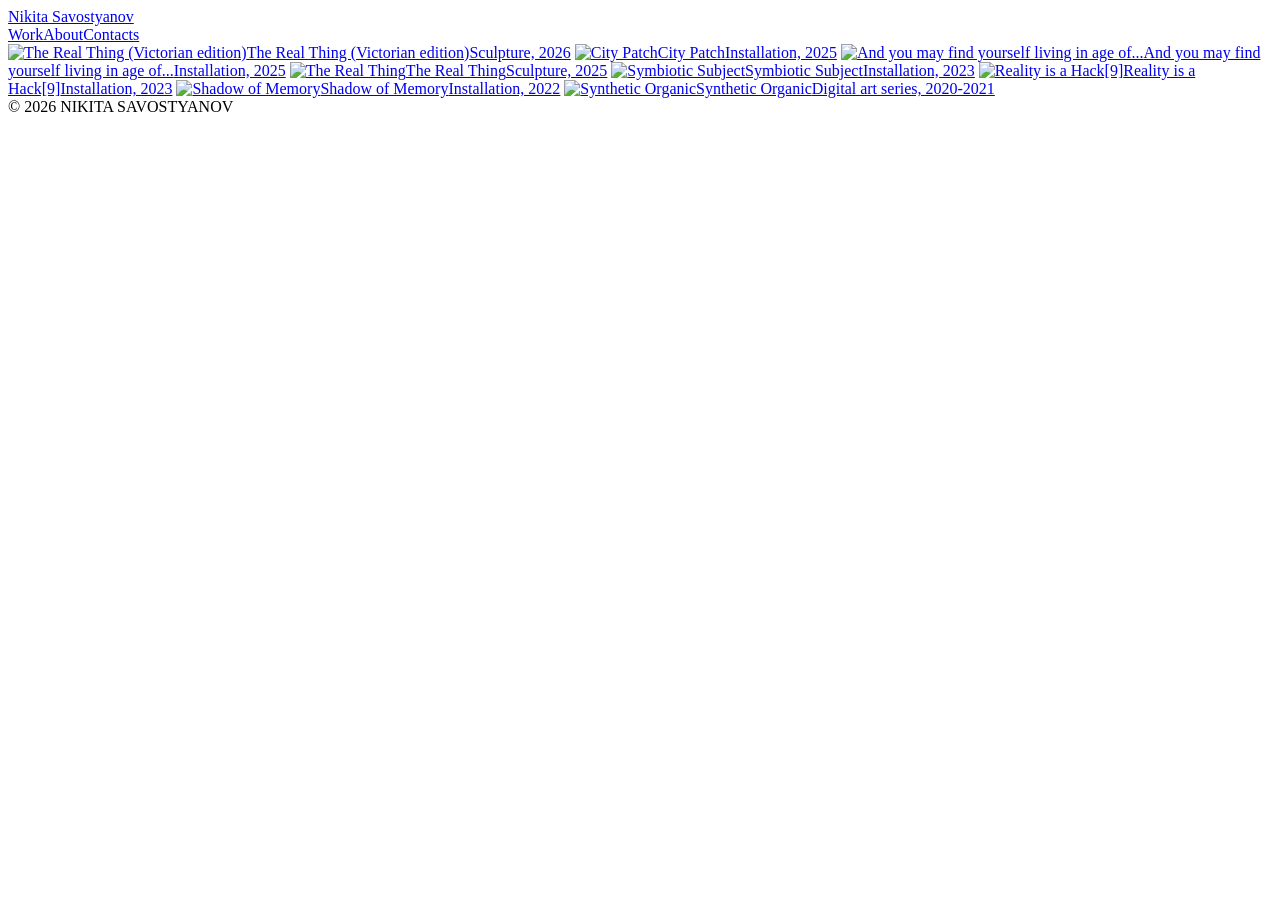
==== index.html @ 4144591d "Publish 2026-10-06 20:45" ====
<!doctype html>
<html lang="en">
<head>
<meta charset="utf-8"><meta name="robots" content="noindex">
<meta name="viewport" content="width=device-width, initial-scale=1">
<title>Nikita Savostyanov</title>
<meta name="description" content="Website of artist Nikita Savostyanov">
<meta property="og:title" content="Nikita Savostyanov">
<meta property="og:description" content="Website of artist Nikita Savostyanov">
<meta property="og:type" content="website">
<link rel="canonical" href="https://nikitasav.com/">
<meta property="og:url" content="https://nikitasav.com/">
<link rel="icon" href="/nikitasav_website/favicon.svg?v=7ddfe1d6">
<meta property="og:image" content="https://nikitasav.com/media/works/real-thing-real/epxanded-smaller-04-5-2160.jpg">
<meta name="twitter:card" content="summary_large_image">
<link rel="preconnect" href="https://fonts.googleapis.com">
<link rel="preconnect" href="https://fonts.gstatic.com" crossorigin>
<link rel="stylesheet" href="https://fonts.googleapis.com/css2?family=Inter:ital,wght@0,400;0,700;1,400;1,700&display=swap">
<link rel="stylesheet" href="/nikitasav_website/theme/site.css?v=aeaf76d1">
<style>@font-face{font-family:"NS Meta";font-weight:400;font-style:normal;font-display:swap;src:url("/nikitasav_website/fonts/ns-meta-400.ttf") format("truetype")}@font-face{font-family:"NS Meta";font-weight:300;font-style:normal;font-display:swap;src:url("/nikitasav_website/fonts/ns-meta-300.ttf") format("truetype")}@font-face{font-family:"NS Meta";font-weight:700;font-style:normal;font-display:swap;src:url("/nikitasav_website/fonts/ns-meta-700.ttf") format("truetype")}</style>

</head>
<body>
<header class="hdr"><div class="hdr-in"><a class="hdr-name" href="/nikitasav_website/">Nikita Savostyanov</a><nav><a href="/nikitasav_website/" class="on">Work</a><a href="/nikitasav_website/about/">About</a><a href="/nikitasav_website/contacts/">Contacts</a></nav></div></header>
<main class="home"><a class="card" href="/nikitasav_website/real-thing-real/"><span class="card-img" style="aspect-ratio:1.4366"><img src="/nikitasav_website/media/works/real-thing-real/epxanded-smaller-04-5-960.jpg" srcset="/nikitasav_website/media/works/real-thing-real/epxanded-smaller-04-5-480.jpg 480w, /nikitasav_website/media/works/real-thing-real/epxanded-smaller-04-5-960.jpg 960w, /nikitasav_website/media/works/real-thing-real/epxanded-smaller-04-5-1440.jpg 1440w, /nikitasav_website/media/works/real-thing-real/epxanded-smaller-04-5-2160.jpg 2160w" sizes="(max-width:800px) 100vw, 69vw" width="3465" height="2412" alt="The Real Thing (Victorian edition)" loading="eager" decoding="async" data-view="0,0,1,1" style="left:0%;top:0%;width:100%;height:100%"></span><span class="card-t">The Real Thing (Victorian edition)</span><span class="card-m">Sculpture, 2026</span></a>
<a class="card" href="/nikitasav_website/city-patch/"><span class="card-img" style="aspect-ratio:1.3468"><img src="/nikitasav_website/media/works/city-patch/cover-960.jpg" srcset="/nikitasav_website/media/works/city-patch/cover-480.jpg 480w, /nikitasav_website/media/works/city-patch/cover-960.jpg 960w, /nikitasav_website/media/works/city-patch/cover-1440.jpg 1440w, /nikitasav_website/media/works/city-patch/cover-2160.jpg 2160w" sizes="(max-width:800px) 100vw, 69vw" width="2400" height="1782" alt="City Patch" loading="lazy" decoding="async" data-view="0,0,1,1" style="left:0%;top:0%;width:100%;height:100%"></span><span class="card-t">City Patch</span><span class="card-m">Installation, 2025</span></a>
<a class="card" href="/nikitasav_website/mayfindurself/"><span class="card-img" style="aspect-ratio:1.5155"><img src="/nikitasav_website/media/works/mayfindurself/cover-960.jpg" srcset="/nikitasav_website/media/works/mayfindurself/cover-480.jpg 480w, /nikitasav_website/media/works/mayfindurself/cover-960.jpg 960w, /nikitasav_website/media/works/mayfindurself/cover-1440.jpg 1440w, /nikitasav_website/media/works/mayfindurself/cover-1961.jpg 1961w" sizes="(max-width:800px) 100vw, 69vw" width="1961" height="1294" alt="And you may find yourself living in age of..." loading="lazy" decoding="async" data-view="0,0,1,1" style="left:0%;top:0%;width:100%;height:100%"></span><span class="card-t">And you may find yourself living in age of...</span><span class="card-m">Installation, 2025</span></a>
<a class="card" href="/nikitasav_website/real-ting/"><span class="card-img" style="aspect-ratio:1.5316"><img src="/nikitasav_website/media/works/real-ting/cover-960.jpg" srcset="/nikitasav_website/media/works/real-ting/cover-480.jpg 480w, /nikitasav_website/media/works/real-ting/cover-960.jpg 960w, /nikitasav_website/media/works/real-ting/cover-1440.jpg 1440w, /nikitasav_website/media/works/real-ting/cover-2160.jpg 2160w" sizes="(max-width:800px) 100vw, 69vw" width="2400" height="1567" alt="The Real Thing" loading="lazy" decoding="async" data-view="0,0,1,1" style="left:0%;top:0%;width:100%;height:100%"></span><span class="card-t">The Real Thing</span><span class="card-m">Sculpture, 2025</span></a>
<a class="card" href="/nikitasav_website/symbioticsubject/"><span class="card-img" style="aspect-ratio:1.7778"><img src="/nikitasav_website/media/works/symbioticsubject/01-960.jpg" srcset="/nikitasav_website/media/works/symbioticsubject/01-480.jpg 480w, /nikitasav_website/media/works/symbioticsubject/01-960.jpg 960w, /nikitasav_website/media/works/symbioticsubject/01-1440.jpg 1440w, /nikitasav_website/media/works/symbioticsubject/01-2160.jpg 2160w" sizes="(max-width:800px) 100vw, 69vw" width="2400" height="1350" alt="Symbiotic Subject" loading="lazy" decoding="async" data-view="0,0,1,1" style="left:0%;top:0%;width:100%;height:100%"></span><span class="card-t">Symbiotic Subject</span><span class="card-m">Installation, 2023</span></a>
<a class="card" href="/nikitasav_website/realityisahack/"><span class="card-img" style="aspect-ratio:1.7781"><img src="/nikitasav_website/media/works/realityisahack/cover-960.jpg" srcset="/nikitasav_website/media/works/realityisahack/cover-480.jpg 480w, /nikitasav_website/media/works/realityisahack/cover-960.jpg 960w, /nikitasav_website/media/works/realityisahack/cover-1440.jpg 1440w, /nikitasav_website/media/works/realityisahack/cover-2059.jpg 2059w" sizes="(max-width:800px) 100vw, 69vw" width="2059" height="1158" alt="Reality is a Hack[9]" loading="lazy" decoding="async" data-view="0,0,1,1" style="left:0%;top:0%;width:100%;height:100%"></span><span class="card-t">Reality is a Hack[9]</span><span class="card-m">Installation, 2023</span></a>
<a class="card" href="/nikitasav_website/shadowofmemory/"><span class="card-img" style="aspect-ratio:1.777"><img src="/nikitasav_website/media/works/shadowofmemory/cover-960.jpg" srcset="/nikitasav_website/media/works/shadowofmemory/cover-480.jpg 480w, /nikitasav_website/media/works/shadowofmemory/cover-960.jpg 960w, /nikitasav_website/media/works/shadowofmemory/cover-1440.jpg 1440w, /nikitasav_website/media/works/shadowofmemory/cover-1841.jpg 1841w" sizes="(max-width:800px) 100vw, 69vw" width="1841" height="1036" alt="Shadow of Memory" loading="lazy" decoding="async" data-view="0,0,1,1" style="left:0%;top:0%;width:100%;height:100%"></span><span class="card-t">Shadow of Memory</span><span class="card-m">Installation, 2022</span></a>
<a class="card" href="/nikitasav_website/synthethicorganic/"><span class="card-img" style="aspect-ratio:1.7778"><img src="/nikitasav_website/media/works/synthethicorganic/cover-960.jpg" srcset="/nikitasav_website/media/works/synthethicorganic/cover-480.jpg 480w, /nikitasav_website/media/works/synthethicorganic/cover-960.jpg 960w, /nikitasav_website/media/works/synthethicorganic/cover-1440.jpg 1440w" sizes="(max-width:800px) 100vw, 69vw" width="1440" height="2544" alt="Synthetic Organic" loading="lazy" decoding="async" data-view="0,0.3408,1,0.31839" style="left:0%;top:-107.039%;width:100%;height:314.078%"></span><span class="card-t">Synthetic Organic</span><span class="card-m">Digital art series, 2020-2021</span></a></main>
<footer class="ftr">© 2026 NIKITA SAVOSTYANOV</footer>
<script src="/nikitasav_website/theme/site.js?v=927d8d87" defer></script>

</body>
</html>
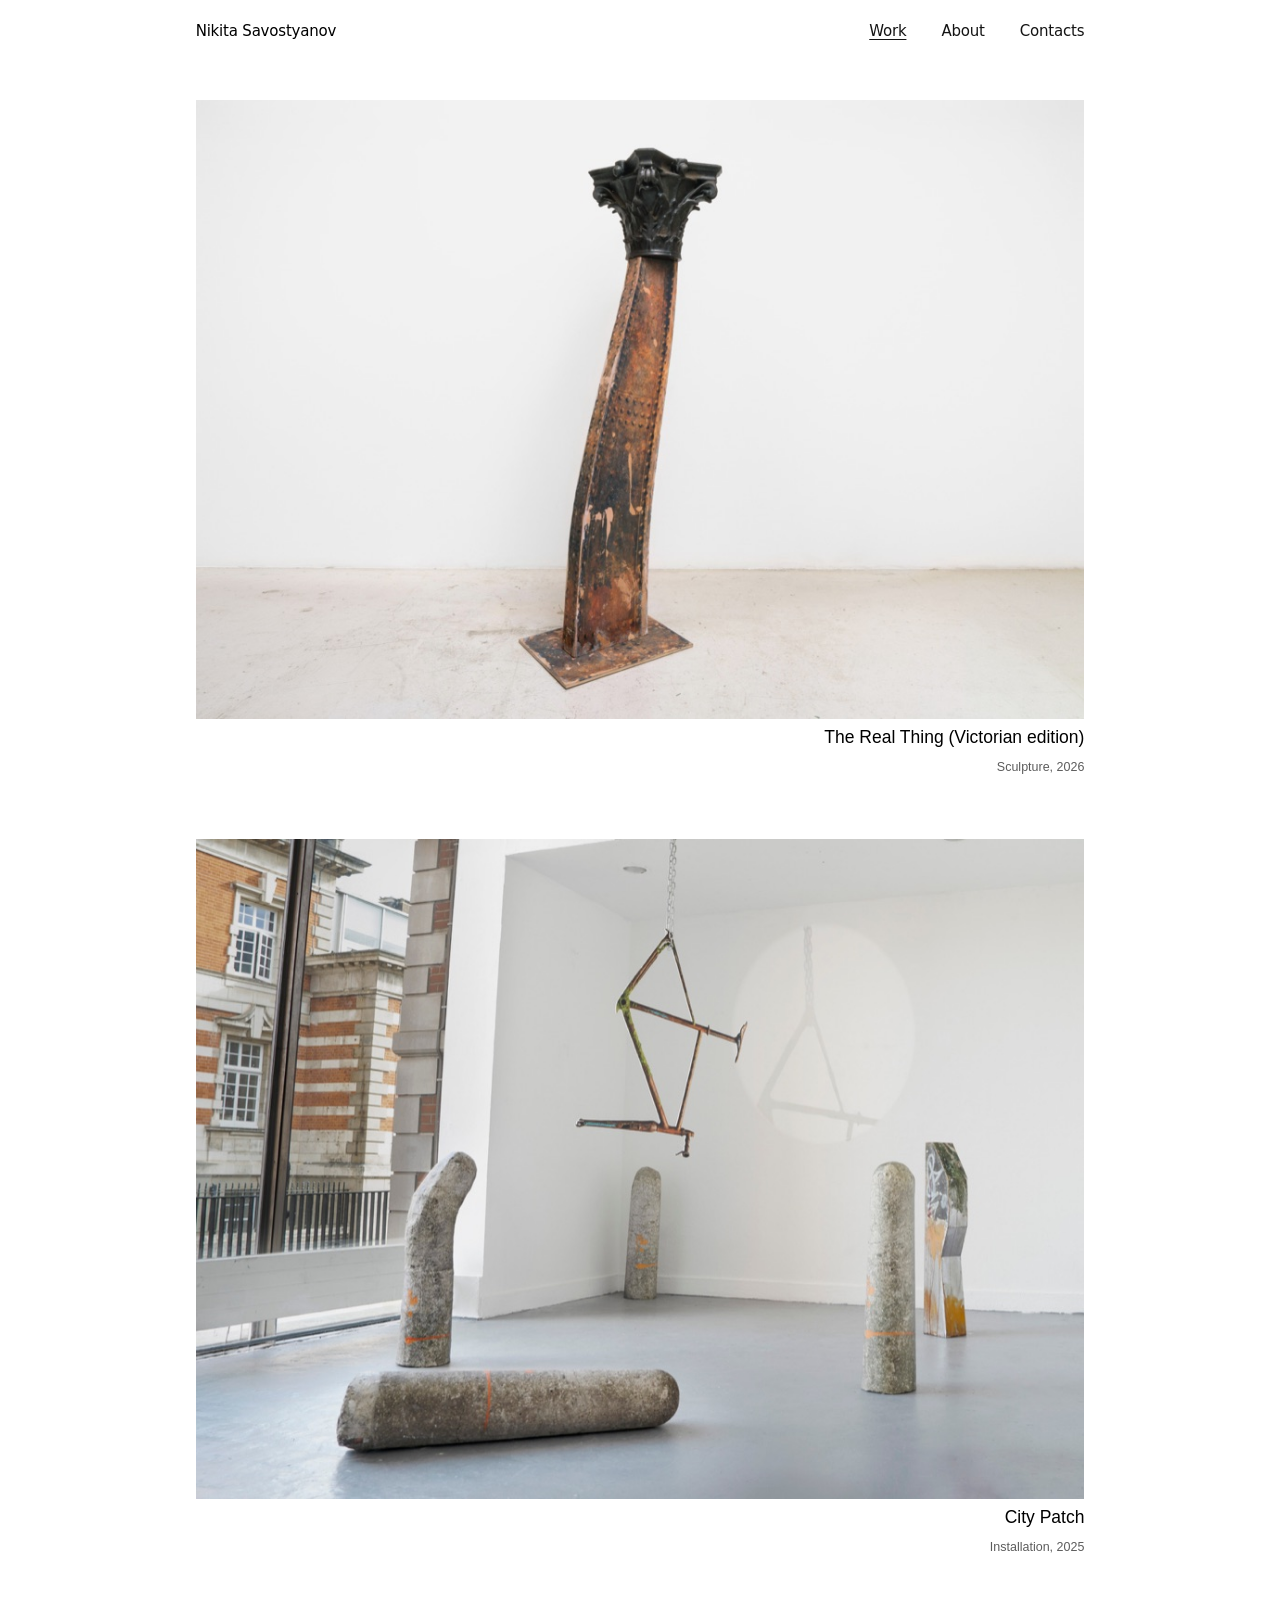
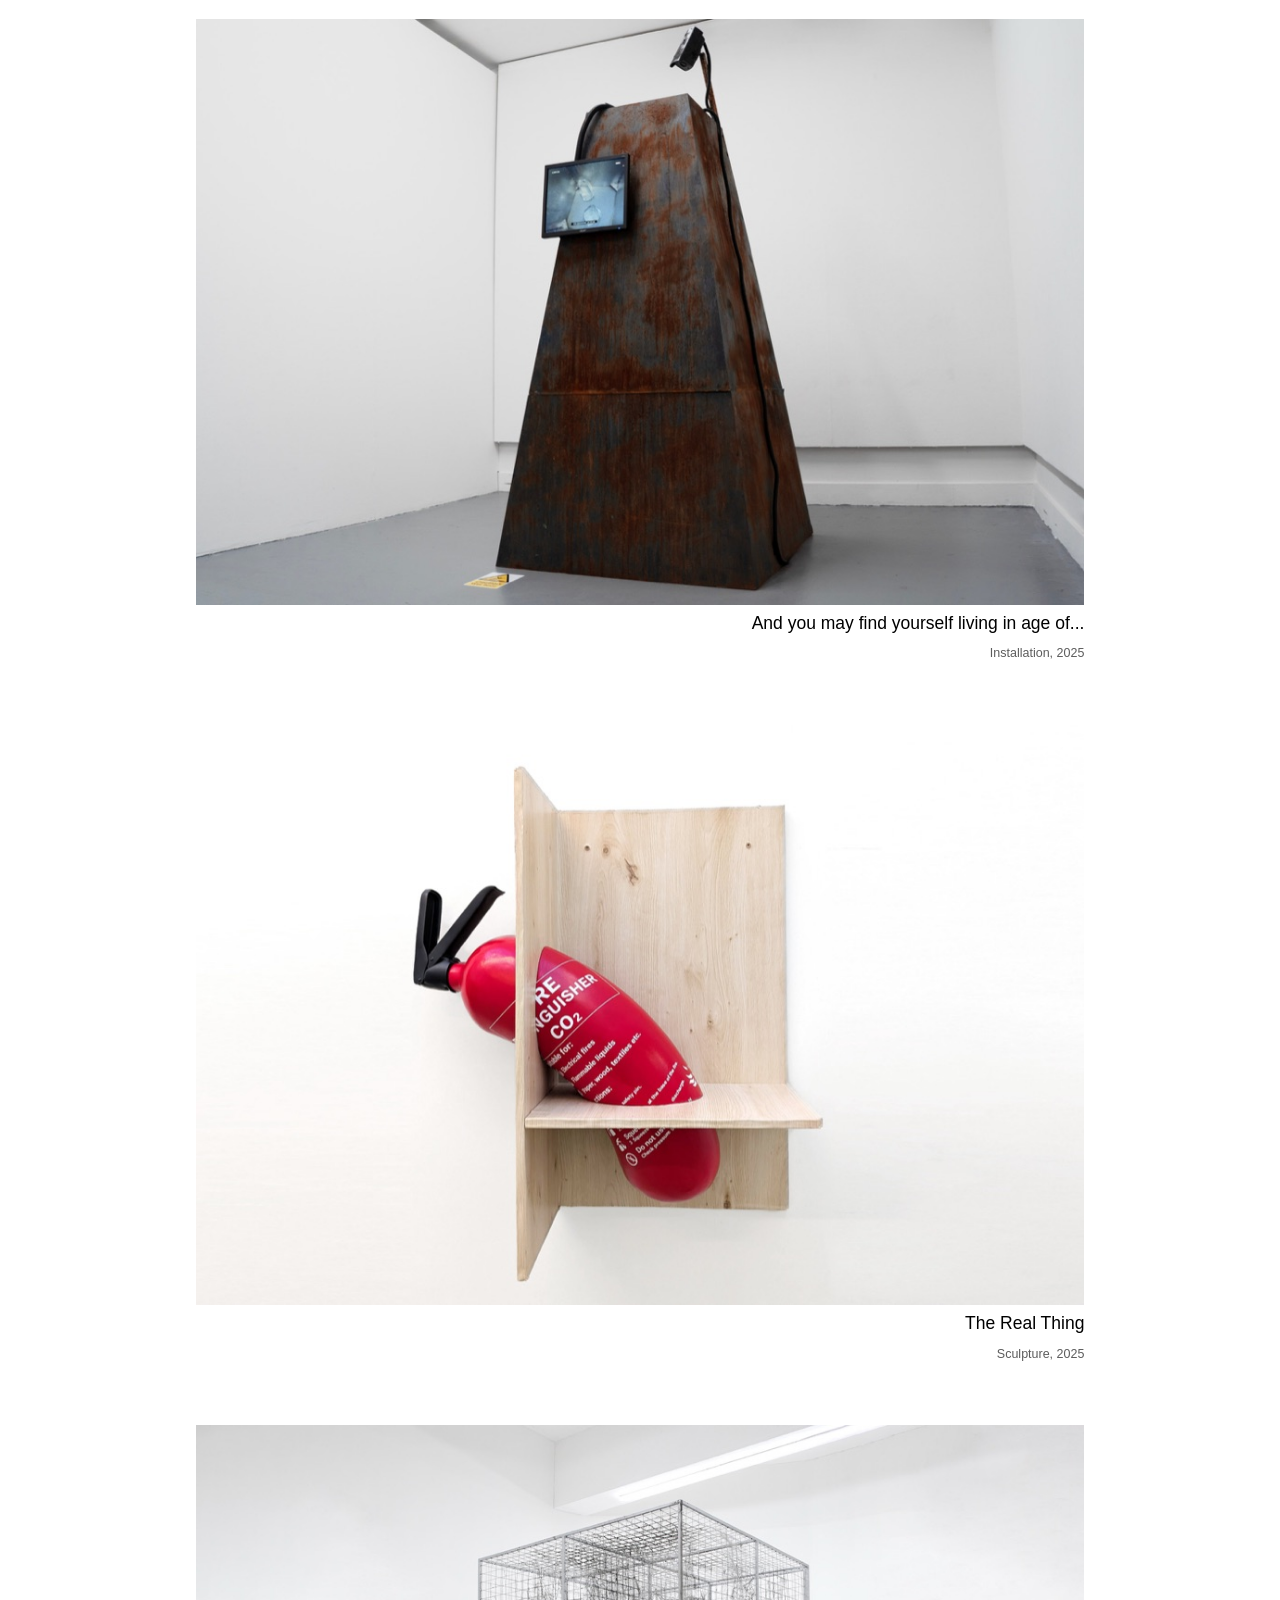
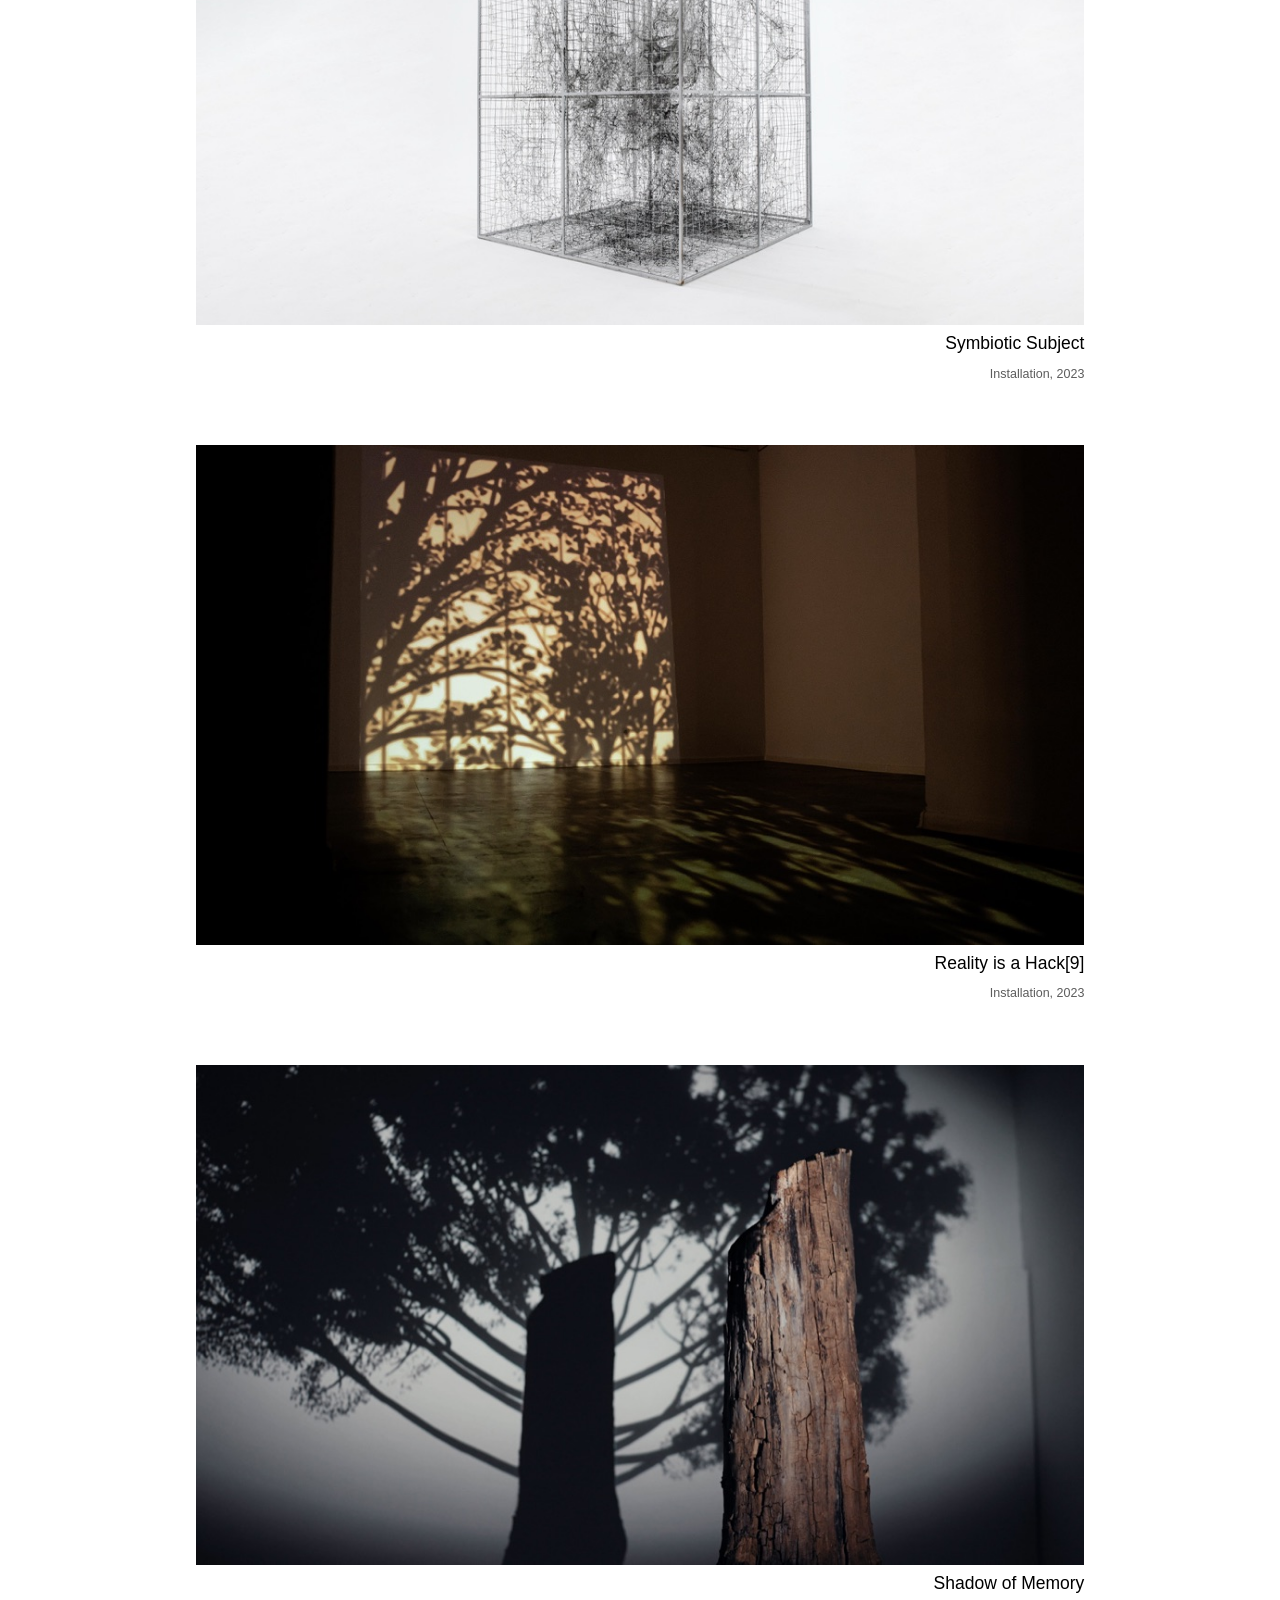
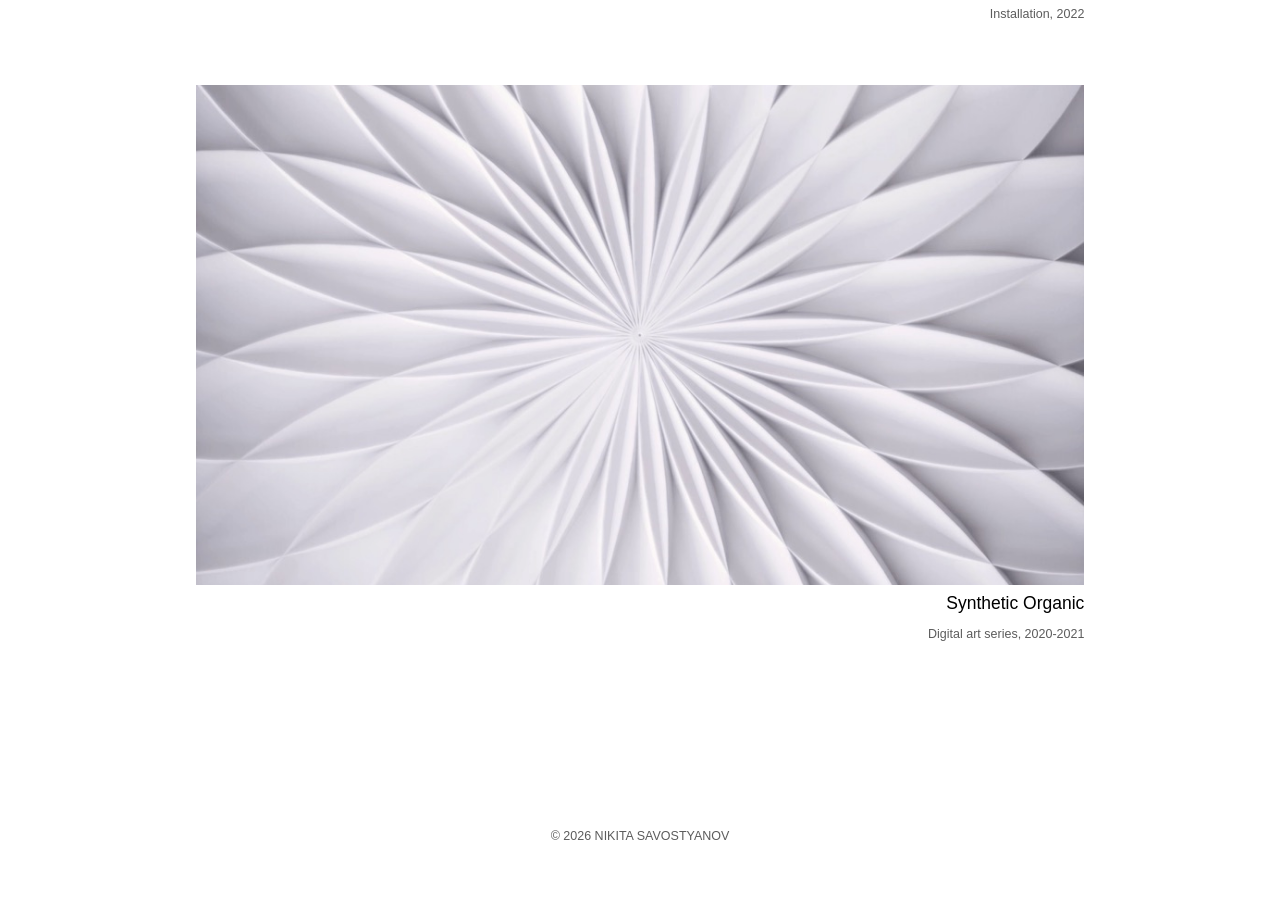
==== commit 1a9fb2b8: "Publish 2026-10-06 22:16" ====
--- a/index.html
+++ b/index.html
@@ -1,7 +1,7 @@
 <!doctype html>
 <html lang="en">
 <head>
-<meta charset="utf-8"><meta name="robots" content="noindex">
+<meta charset="utf-8">
 <meta name="viewport" content="width=device-width, initial-scale=1">
 <title>Nikita Savostyanov</title>
 <meta name="description" content="Website of artist Nikita Savostyanov">
@@ -10,28 +10,29 @@
 <meta property="og:type" content="website">
 <link rel="canonical" href="https://nikitasav.com/">
 <meta property="og:url" content="https://nikitasav.com/">
-<link rel="icon" href="/nikitasav_website/favicon.svg?v=7ddfe1d6">
+<link rel="icon" href="/favicon.svg?v=7ddfe1d6">
 <meta property="og:image" content="https://nikitasav.com/media/works/real-thing-real/epxanded-smaller-04-5-2160.jpg">
 <meta name="twitter:card" content="summary_large_image">
 <link rel="preconnect" href="https://fonts.googleapis.com">
 <link rel="preconnect" href="https://fonts.gstatic.com" crossorigin>
 <link rel="stylesheet" href="https://fonts.googleapis.com/css2?family=Inter:ital,wght@0,400;0,700;1,400;1,700&display=swap">
-<link rel="stylesheet" href="/nikitasav_website/theme/site.css?v=aeaf76d1">
-<style>@font-face{font-family:"NS Meta";font-weight:400;font-style:normal;font-display:swap;src:url("/nikitasav_website/fonts/ns-meta-400.ttf") format("truetype")}@font-face{font-family:"NS Meta";font-weight:300;font-style:normal;font-display:swap;src:url("/nikitasav_website/fonts/ns-meta-300.ttf") format("truetype")}@font-face{font-family:"NS Meta";font-weight:700;font-style:normal;font-display:swap;src:url("/nikitasav_website/fonts/ns-meta-700.ttf") format("truetype")}</style>
+<link rel="stylesheet" href="/theme/site.css?v=7dc61ccf">
+<style>@font-face{font-family:"NS Meta";font-weight:400;font-style:normal;font-display:swap;src:url("/fonts/ns-meta-400.ttf") format("truetype")}@font-face{font-family:"NS Meta";font-weight:300;font-style:normal;font-display:swap;src:url("/fonts/ns-meta-300.ttf") format("truetype")}@font-face{font-family:"NS Meta";font-weight:700;font-style:normal;font-display:swap;src:url("/fonts/ns-meta-700.ttf") format("truetype")}</style>
+<script>(function(){if(window.top!==window)return;function z(){var r=window.outerWidth/window.innerWidth,s=[.25,1/3,.5,2/3,.75,.8,.9,1,1.1,1.25,1.5,1.75,2,2.5,3,4,5],b=[1,1.25,1.5,1.75,2,2.25,2.5,3,3.5,4],k=1,i,j,d;for(i=0;i<s.length;i++)if(Math.abs(r/s[i]-1)<.035){d=window.devicePixelRatio/s[i];for(j=0;j<b.length;j++)if(Math.abs(d/b[j]-1)<.03)k=s[i]}document.documentElement.style.setProperty('--zoom',k)}z();addEventListener('resize',z)})()</script>
 
 </head>
 <body>
-<header class="hdr"><div class="hdr-in"><a class="hdr-name" href="/nikitasav_website/">Nikita Savostyanov</a><nav><a href="/nikitasav_website/" class="on">Work</a><a href="/nikitasav_website/about/">About</a><a href="/nikitasav_website/contacts/">Contacts</a></nav></div></header>
-<main class="home"><a class="card" href="/nikitasav_website/real-thing-real/"><span class="card-img" style="aspect-ratio:1.4366"><img src="/nikitasav_website/media/works/real-thing-real/epxanded-smaller-04-5-960.jpg" srcset="/nikitasav_website/media/works/real-thing-real/epxanded-smaller-04-5-480.jpg 480w, /nikitasav_website/media/works/real-thing-real/epxanded-smaller-04-5-960.jpg 960w, /nikitasav_website/media/works/real-thing-real/epxanded-smaller-04-5-1440.jpg 1440w, /nikitasav_website/media/works/real-thing-real/epxanded-smaller-04-5-2160.jpg 2160w" sizes="(max-width:800px) 100vw, 69vw" width="3465" height="2412" alt="The Real Thing (Victorian edition)" loading="eager" decoding="async" data-view="0,0,1,1" style="left:0%;top:0%;width:100%;height:100%"></span><span class="card-t">The Real Thing (Victorian edition)</span><span class="card-m">Sculpture, 2026</span></a>
-<a class="card" href="/nikitasav_website/city-patch/"><span class="card-img" style="aspect-ratio:1.3468"><img src="/nikitasav_website/media/works/city-patch/cover-960.jpg" srcset="/nikitasav_website/media/works/city-patch/cover-480.jpg 480w, /nikitasav_website/media/works/city-patch/cover-960.jpg 960w, /nikitasav_website/media/works/city-patch/cover-1440.jpg 1440w, /nikitasav_website/media/works/city-patch/cover-2160.jpg 2160w" sizes="(max-width:800px) 100vw, 69vw" width="2400" height="1782" alt="City Patch" loading="lazy" decoding="async" data-view="0,0,1,1" style="left:0%;top:0%;width:100%;height:100%"></span><span class="card-t">City Patch</span><span class="card-m">Installation, 2025</span></a>
-<a class="card" href="/nikitasav_website/mayfindurself/"><span class="card-img" style="aspect-ratio:1.5155"><img src="/nikitasav_website/media/works/mayfindurself/cover-960.jpg" srcset="/nikitasav_website/media/works/mayfindurself/cover-480.jpg 480w, /nikitasav_website/media/works/mayfindurself/cover-960.jpg 960w, /nikitasav_website/media/works/mayfindurself/cover-1440.jpg 1440w, /nikitasav_website/media/works/mayfindurself/cover-1961.jpg 1961w" sizes="(max-width:800px) 100vw, 69vw" width="1961" height="1294" alt="And you may find yourself living in age of..." loading="lazy" decoding="async" data-view="0,0,1,1" style="left:0%;top:0%;width:100%;height:100%"></span><span class="card-t">And you may find yourself living in age of...</span><span class="card-m">Installation, 2025</span></a>
-<a class="card" href="/nikitasav_website/real-ting/"><span class="card-img" style="aspect-ratio:1.5316"><img src="/nikitasav_website/media/works/real-ting/cover-960.jpg" srcset="/nikitasav_website/media/works/real-ting/cover-480.jpg 480w, /nikitasav_website/media/works/real-ting/cover-960.jpg 960w, /nikitasav_website/media/works/real-ting/cover-1440.jpg 1440w, /nikitasav_website/media/works/real-ting/cover-2160.jpg 2160w" sizes="(max-width:800px) 100vw, 69vw" width="2400" height="1567" alt="The Real Thing" loading="lazy" decoding="async" data-view="0,0,1,1" style="left:0%;top:0%;width:100%;height:100%"></span><span class="card-t">The Real Thing</span><span class="card-m">Sculpture, 2025</span></a>
-<a class="card" href="/nikitasav_website/symbioticsubject/"><span class="card-img" style="aspect-ratio:1.7778"><img src="/nikitasav_website/media/works/symbioticsubject/01-960.jpg" srcset="/nikitasav_website/media/works/symbioticsubject/01-480.jpg 480w, /nikitasav_website/media/works/symbioticsubject/01-960.jpg 960w, /nikitasav_website/media/works/symbioticsubject/01-1440.jpg 1440w, /nikitasav_website/media/works/symbioticsubject/01-2160.jpg 2160w" sizes="(max-width:800px) 100vw, 69vw" width="2400" height="1350" alt="Symbiotic Subject" loading="lazy" decoding="async" data-view="0,0,1,1" style="left:0%;top:0%;width:100%;height:100%"></span><span class="card-t">Symbiotic Subject</span><span class="card-m">Installation, 2023</span></a>
-<a class="card" href="/nikitasav_website/realityisahack/"><span class="card-img" style="aspect-ratio:1.7781"><img src="/nikitasav_website/media/works/realityisahack/cover-960.jpg" srcset="/nikitasav_website/media/works/realityisahack/cover-480.jpg 480w, /nikitasav_website/media/works/realityisahack/cover-960.jpg 960w, /nikitasav_website/media/works/realityisahack/cover-1440.jpg 1440w, /nikitasav_website/media/works/realityisahack/cover-2059.jpg 2059w" sizes="(max-width:800px) 100vw, 69vw" width="2059" height="1158" alt="Reality is a Hack[9]" loading="lazy" decoding="async" data-view="0,0,1,1" style="left:0%;top:0%;width:100%;height:100%"></span><span class="card-t">Reality is a Hack[9]</span><span class="card-m">Installation, 2023</span></a>
-<a class="card" href="/nikitasav_website/shadowofmemory/"><span class="card-img" style="aspect-ratio:1.777"><img src="/nikitasav_website/media/works/shadowofmemory/cover-960.jpg" srcset="/nikitasav_website/media/works/shadowofmemory/cover-480.jpg 480w, /nikitasav_website/media/works/shadowofmemory/cover-960.jpg 960w, /nikitasav_website/media/works/shadowofmemory/cover-1440.jpg 1440w, /nikitasav_website/media/works/shadowofmemory/cover-1841.jpg 1841w" sizes="(max-width:800px) 100vw, 69vw" width="1841" height="1036" alt="Shadow of Memory" loading="lazy" decoding="async" data-view="0,0,1,1" style="left:0%;top:0%;width:100%;height:100%"></span><span class="card-t">Shadow of Memory</span><span class="card-m">Installation, 2022</span></a>
-<a class="card" href="/nikitasav_website/synthethicorganic/"><span class="card-img" style="aspect-ratio:1.7778"><img src="/nikitasav_website/media/works/synthethicorganic/cover-960.jpg" srcset="/nikitasav_website/media/works/synthethicorganic/cover-480.jpg 480w, /nikitasav_website/media/works/synthethicorganic/cover-960.jpg 960w, /nikitasav_website/media/works/synthethicorganic/cover-1440.jpg 1440w" sizes="(max-width:800px) 100vw, 69vw" width="1440" height="2544" alt="Synthetic Organic" loading="lazy" decoding="async" data-view="0,0.3408,1,0.31839" style="left:0%;top:-107.039%;width:100%;height:314.078%"></span><span class="card-t">Synthetic Organic</span><span class="card-m">Digital art series, 2020-2021</span></a></main>
+<header class="hdr"><div class="hdr-in"><a class="hdr-name" href="/">Nikita Savostyanov</a><nav><a href="/" class="on">Work</a><a href="/about/">About</a><a href="/contacts/">Contacts</a></nav></div></header>
+<main class="home"><a class="card" href="/real-thing-real/"><span class="card-img" style="aspect-ratio:1.4366"><img src="/media/works/real-thing-real/epxanded-smaller-04-5-960.jpg" srcset="/media/works/real-thing-real/epxanded-smaller-04-5-480.jpg 480w, /media/works/real-thing-real/epxanded-smaller-04-5-960.jpg 960w, /media/works/real-thing-real/epxanded-smaller-04-5-1440.jpg 1440w, /media/works/real-thing-real/epxanded-smaller-04-5-2160.jpg 2160w" sizes="(max-width:800px) 100vw, 69vw" width="3465" height="2412" alt="The Real Thing (Victorian edition)" loading="eager" decoding="async" data-view="0,0,1,1" style="left:0%;top:0%;width:100%;height:100%"></span><span class="card-t">The Real Thing (Victorian edition)</span><span class="card-m">Sculpture, 2026</span></a>
+<a class="card" href="/city-patch/"><span class="card-img" style="aspect-ratio:1.3468"><img src="/media/works/city-patch/cover-960.jpg" srcset="/media/works/city-patch/cover-480.jpg 480w, /media/works/city-patch/cover-960.jpg 960w, /media/works/city-patch/cover-1440.jpg 1440w, /media/works/city-patch/cover-2160.jpg 2160w" sizes="(max-width:800px) 100vw, 69vw" width="2400" height="1782" alt="City Patch" loading="lazy" decoding="async" data-view="0,0,1,1" style="left:0%;top:0%;width:100%;height:100%"></span><span class="card-t">City Patch</span><span class="card-m">Installation, 2025</span></a>
+<a class="card" href="/mayfindurself/"><span class="card-img" style="aspect-ratio:1.5155"><img src="/media/works/mayfindurself/cover-960.jpg" srcset="/media/works/mayfindurself/cover-480.jpg 480w, /media/works/mayfindurself/cover-960.jpg 960w, /media/works/mayfindurself/cover-1440.jpg 1440w, /media/works/mayfindurself/cover-1961.jpg 1961w" sizes="(max-width:800px) 100vw, 69vw" width="1961" height="1294" alt="And you may find yourself living in age of..." loading="lazy" decoding="async" data-view="0,0,1,1" style="left:0%;top:0%;width:100%;height:100%"></span><span class="card-t">And you may find yourself living in age of...</span><span class="card-m">Installation, 2025</span></a>
+<a class="card" href="/real-ting/"><span class="card-img" style="aspect-ratio:1.5316"><img src="/media/works/real-ting/cover-960.jpg" srcset="/media/works/real-ting/cover-480.jpg 480w, /media/works/real-ting/cover-960.jpg 960w, /media/works/real-ting/cover-1440.jpg 1440w, /media/works/real-ting/cover-2160.jpg 2160w" sizes="(max-width:800px) 100vw, 69vw" width="2400" height="1567" alt="The Real Thing" loading="lazy" decoding="async" data-view="0,0,1,1" style="left:0%;top:0%;width:100%;height:100%"></span><span class="card-t">The Real Thing</span><span class="card-m">Sculpture, 2025</span></a>
+<a class="card" href="/symbioticsubject/"><span class="card-img" style="aspect-ratio:1.7778"><img src="/media/works/symbioticsubject/01-960.jpg" srcset="/media/works/symbioticsubject/01-480.jpg 480w, /media/works/symbioticsubject/01-960.jpg 960w, /media/works/symbioticsubject/01-1440.jpg 1440w, /media/works/symbioticsubject/01-2160.jpg 2160w" sizes="(max-width:800px) 100vw, 69vw" width="2400" height="1350" alt="Symbiotic Subject" loading="lazy" decoding="async" data-view="0,0,1,1" style="left:0%;top:0%;width:100%;height:100%"></span><span class="card-t">Symbiotic Subject</span><span class="card-m">Installation, 2023</span></a>
+<a class="card" href="/realityisahack/"><span class="card-img" style="aspect-ratio:1.7781"><img src="/media/works/realityisahack/cover-960.jpg" srcset="/media/works/realityisahack/cover-480.jpg 480w, /media/works/realityisahack/cover-960.jpg 960w, /media/works/realityisahack/cover-1440.jpg 1440w, /media/works/realityisahack/cover-2059.jpg 2059w" sizes="(max-width:800px) 100vw, 69vw" width="2059" height="1158" alt="Reality is a Hack[9]" loading="lazy" decoding="async" data-view="0,0,1,1" style="left:0%;top:0%;width:100%;height:100%"></span><span class="card-t">Reality is a Hack[9]</span><span class="card-m">Installation, 2023</span></a>
+<a class="card" href="/shadowofmemory/"><span class="card-img" style="aspect-ratio:1.777"><img src="/media/works/shadowofmemory/cover-960.jpg" srcset="/media/works/shadowofmemory/cover-480.jpg 480w, /media/works/shadowofmemory/cover-960.jpg 960w, /media/works/shadowofmemory/cover-1440.jpg 1440w, /media/works/shadowofmemory/cover-1841.jpg 1841w" sizes="(max-width:800px) 100vw, 69vw" width="1841" height="1036" alt="Shadow of Memory" loading="lazy" decoding="async" data-view="0,0,1,1" style="left:0%;top:0%;width:100%;height:100%"></span><span class="card-t">Shadow of Memory</span><span class="card-m">Installation, 2022</span></a>
+<a class="card" href="/synthethicorganic/"><span class="card-img" style="aspect-ratio:1.7778"><img src="/media/works/synthethicorganic/cover-960.jpg" srcset="/media/works/synthethicorganic/cover-480.jpg 480w, /media/works/synthethicorganic/cover-960.jpg 960w, /media/works/synthethicorganic/cover-1440.jpg 1440w" sizes="(max-width:800px) 100vw, 69vw" width="1440" height="2544" alt="Synthetic Organic" loading="lazy" decoding="async" data-view="0,0.3408,1,0.31839" style="left:0%;top:-107.039%;width:100%;height:314.078%"></span><span class="card-t">Synthetic Organic</span><span class="card-m">Digital art series, 2020-2021</span></a></main>
 <footer class="ftr">© 2026 NIKITA SAVOSTYANOV</footer>
-<script src="/nikitasav_website/theme/site.js?v=927d8d87" defer></script>
+<script src="/theme/site.js?v=c935e034" defer></script>
 
 </body>
 </html>
--- a/theme/site.css
+++ b/theme/site.css
@@ -0,0 +1,134 @@
+/* Site styles. Desktop: everything scales with the window width (like Readymag).
+   Phone (up to 800px): blocks stack into a column. */
+:root {
+  /* 1 design pixel: the layout is fitted into the window by width (1024) and by height (620), like Readymag did.
+     --zoom is the browser zoom, set by a small script in the page head, so that Cmd +/- still changes the size */
+  --z: var(--zoom, 1);
+  --px: clamp(calc(0.78px * min(var(--z), 1)), min(calc(min(var(--z), 1.38) * 100vw / 1024), calc(var(--z) * 100vh / 620)), calc(2.4px * var(--z)));
+  --fpx: max(var(--px), 0.95px);                  /* same for fonts, with a lower bound */
+  --colw: calc(711 * var(--px));                  /* content column width */
+  --cell: calc(var(--colw) / 47);                 /* one grid unit */
+  --hdr: calc(64 * var(--px));
+  --ink: #222;
+  --grey: #5c5c5c;
+  /* Trebuchet MS for texts, the uploaded Helvetica ("NS Meta") for small captions and lists, Inter for the menu */
+  --f-main: "Trebuchet MS", "Lucida Grande", "Lucida Sans Unicode", Arial, sans-serif;
+  --f-nav: Inter, system-ui, -apple-system, "Segoe UI", sans-serif;
+  --f-meta: "NS Meta", Helvetica, Arial, sans-serif;
+}
+*, *::before, *::after { box-sizing: border-box; }
+html { -webkit-text-size-adjust: 100%; text-size-adjust: 100%; }
+body { margin: 0; min-height: 100vh; display: flex; flex-direction: column; background: #fff; color: var(--ink); font-family: var(--f-main); -webkit-font-smoothing: antialiased; }
+a { color: inherit; }
+img { display: block; max-width: 100%; }
+
+/* Header */
+.hdr { position: fixed; z-index: 100; top: 0; left: 0; right: 0; height: var(--hdr); background: #fff; }
+.hdr-in { width: var(--colw); height: 100%; margin: 0 auto; display: flex; align-items: center; justify-content: space-between;
+  font: 400 calc(12 * var(--fpx)) / 1.5 var(--f-nav); letter-spacing: -0.2px; padding-bottom: calc(14 * var(--px)); }
+.hdr a { text-decoration: none; color: #000; }
+.hdr nav { display: flex; gap: calc(28 * var(--px)); }
+.hdr nav a { color: #141414; }
+.hdr nav a.on, .hdr nav a:hover { text-decoration: underline; text-underline-offset: 3px; }
+
+/* Grid page */
+.page { padding-top: var(--hdr); flex: 1; }
+.grid { width: var(--colw); margin: 0 auto; display: grid; grid-template-columns: repeat(47, minmax(0, 1fr)); grid-auto-rows: minmax(var(--cell), auto); }
+.blk { position: relative; min-width: 0; grid-column: var(--x) / span var(--w); grid-row: var(--y) / span var(--h); }
+.blk-image img, .blk-image a, .blk-video iframe, .blk-video video, .ss, .ss-slide, .ss-slide img {
+  position: absolute; inset: 0; width: 100%; height: 100%; border: 0; }
+.blk-image img, .blk-video video, .ss-slide img { object-fit: cover; }
+.pg-end { grid-column: 1; pointer-events: none; }
+.crop { position: absolute; inset: 0; overflow: hidden; }
+.blk-image .crop img { inset: auto; max-width: none; object-fit: fill; }
+.blk-video { background: none; } /* no black box while a video loads */
+.ph small { display: block; margin-top: 4px; font-size: 11px; opacity: 0.8; }
+.ph { position: absolute; inset: 0; display: grid; place-items: center; background: #f1f1f1; color: #999; font: 12px/1.3 var(--f-nav); text-align: center; }
+p.ph { position: static; background: none; display: block; }
+
+/* Text */
+.txt { margin: 0; font-weight: 400; color: var(--ink); overflow-wrap: break-word; }
+.txt p { margin: 0; }
+.txt a { text-decoration: underline; text-underline-offset: 2px; }
+.t-meta a, .t-small a { text-decoration: none; }
+.t-meta a:hover, .t-small a:hover { text-decoration: underline; }
+.t-title { font: 400 calc(18 * var(--fpx)) / 1.667 var(--f-main); text-transform: uppercase; }
+.t-body { font: 400 calc(12 * var(--fpx)) / 1.25 var(--f-main); }
+.t-meta { font: 400 calc(10 * var(--fpx)) / 1.4 var(--f-meta); }
+.t-large { font: 400 calc(14 * var(--fpx)) / 2.143 var(--f-main); }
+.t-list { font: 400 calc(10 * var(--fpx)) / 1.8 var(--f-meta); }
+.t-small { font: 400 calc(10 * var(--fpx)) / 1.8 var(--f-main); color: var(--grey); }
+.txt .hd { font: 400 calc(14 * var(--fpx)) / 2.143 var(--f-main); }
+.t-title .hd { font: inherit; }
+.txt strong { font-weight: 700; }
+.a-left { text-align: left; } .a-center { text-align: center; } .a-right { text-align: right; } .a-justify { text-align: justify; }
+
+/* Slideshow */
+.ss { overflow: hidden; background: #000; }
+.ss-slide { opacity: 0; transition: opacity 0.35s; pointer-events: none; }
+.ss-slide.on { opacity: 1; }
+.ss-btn { position: absolute; top: 0; bottom: 0; width: 50%; border: 0; padding: 0; background: none; cursor: pointer; z-index: 2; }
+.ss-prev { left: 0; cursor: w-resize; } .ss-next { right: 0; cursor: e-resize; }
+.ss-btn::after { content: ""; position: absolute; top: 50%; width: 10px; height: 10px; border: solid #fff; border-width: 0 0 1.5px 1.5px; opacity: 0; transition: opacity 0.2s; filter: drop-shadow(0 0 2px rgba(0, 0, 0, 0.6)); }
+.ss-prev::after { left: 16px; transform: translateY(-50%) rotate(45deg); }
+.ss-next::after { right: 16px; transform: translateY(-50%) rotate(-135deg); }
+.ss:hover .ss-btn::after { opacity: 0.9; }
+
+/* Full-screen gallery */
+.page:not(.no-zoom) .blk-image img { cursor: zoom-in; }
+.page:not(.no-zoom) .blk-image a img { cursor: pointer; }
+.lb { position: fixed; inset: 0; z-index: 1000; background: #fff; display: flex; align-items: center; justify-content: center; cursor: zoom-out; }
+.lb-frame { position: relative; overflow: hidden; flex: none; }
+.lb-img { position: absolute; max-width: none; cursor: pointer; user-select: none; -webkit-user-select: none; }
+.lb-btn { position: absolute; border: 0; background: none; padding: 0; cursor: pointer; width: 60px; height: 60px; }
+.lb-btn::after { content: ""; position: absolute; top: 50%; left: 50%; width: 12px; height: 12px; border: solid #222; border-width: 0 0 1.5px 1.5px; }
+.lb-prev { left: 4px; top: calc(50% - 30px); } .lb-prev::after { transform: translate(-30%, -50%) rotate(45deg); }
+.lb-next { right: 4px; top: calc(50% - 30px); } .lb-next::after { transform: translate(-70%, -50%) rotate(-135deg); }
+.lb-close { top: 4px; right: 4px; }
+.lb-close::before, .lb-close::after { content: ""; position: absolute; top: 50%; left: 50%; width: 20px; height: 1.5px; background: #222; border: 0; }
+.lb-close::before { transform: translate(-50%, -50%) rotate(45deg); } .lb-close::after { transform: translate(-50%, -50%) rotate(-45deg); }
+.lb-count { position: absolute; bottom: 14px; left: 0; right: 0; text-align: center; font: 400 11px/1 var(--f-nav); color: var(--grey); pointer-events: none; }
+
+/* Home */
+.home { flex: 1; width: var(--colw); margin: 0 auto; padding-top: calc(var(--hdr) + 16 * var(--px)); }
+.card { display: block; text-decoration: none; margin-bottom: calc(48 * var(--px)); text-align: right; }
+.card-img { display: block; position: relative; overflow: hidden; }
+.card-img img { position: absolute; left: 0; top: 0; width: 100%; height: 100%; max-width: none; object-fit: cover; transition: opacity 0.2s; }
+.card-img:not([style]) img { position: static; height: auto; }
+.card:hover img { opacity: 0.86; }
+.card-t { display: block; font: 400 calc(14 * var(--fpx)) / 2.143 var(--f-main); color: #000; }
+.card-m { display: block; font: 400 calc(10 * var(--fpx)) / 1.8 var(--f-main); color: var(--grey); }
+.card .ph { position: static; aspect-ratio: 16 / 9; }
+.nf { font: 400 calc(12 * var(--fpx)) / 2 var(--f-main); color: var(--grey); margin: 0 0 calc(16 * var(--px)); }
+
+/* Footer */
+.ftr { margin-top: calc(96 * var(--px)); padding-bottom: calc(40 * var(--px)); text-align: center; font: 400 calc(10 * var(--fpx)) / 1.8 var(--f-main); color: var(--grey); }
+
+/* ---------- Phone ---------- */
+@media (max-width: 800px) {
+  :root { --hdr: 52px; }
+  .hdr-in { width: auto; padding: 0 16px; font-size: 13px; }
+  .hdr nav { gap: 18px; }
+  .page { padding-top: calc(var(--hdr) + 8px); }
+  .grid { width: auto; margin: 0 16px; grid-template-columns: minmax(0, 1fr) minmax(0, 1fr); grid-auto-rows: auto; gap: 12px; align-items: start; }
+  .blk { grid-column: span 2; grid-row: auto; order: var(--mo); }
+  .blk.m-half { grid-column: span 1; }
+  .blk.m-hide, .pg-end { display: none; }
+  .blk-image, .blk-video, .blk-slideshow { aspect-ratio: var(--ar); }
+  .blk-text, .blk-title { margin: 6px 0; }
+  .t-title { font-size: 18px; line-height: 1.4; }
+  .t-body { font-size: 14px; line-height: 1.45; }
+  .t-meta { font-size: 12px; line-height: 1.45; }
+  .t-large { font-size: 14px; line-height: 1.8; }
+  .t-list { font-size: 12px; line-height: 1.7; }
+  .txt .hd { font-size: 15px; line-height: 2; }
+  .t-small { font-size: 12px; }
+  .a-justify { text-align: left; }
+  .home { width: auto; margin: 0 16px; padding-top: calc(var(--hdr) + 8px); }
+  .card { margin-bottom: 28px; }
+  .card-t { font-size: 15px; line-height: 1.5; margin-top: 8px; }
+  .card-m { font-size: 12px; line-height: 1.5; }
+  .ftr { margin-top: 56px; padding-bottom: 32px; font-size: 11px; }
+  .ss-btn::after { opacity: 0.9; }
+  .lb-prev, .lb-next { top: auto; bottom: 0; }
+}
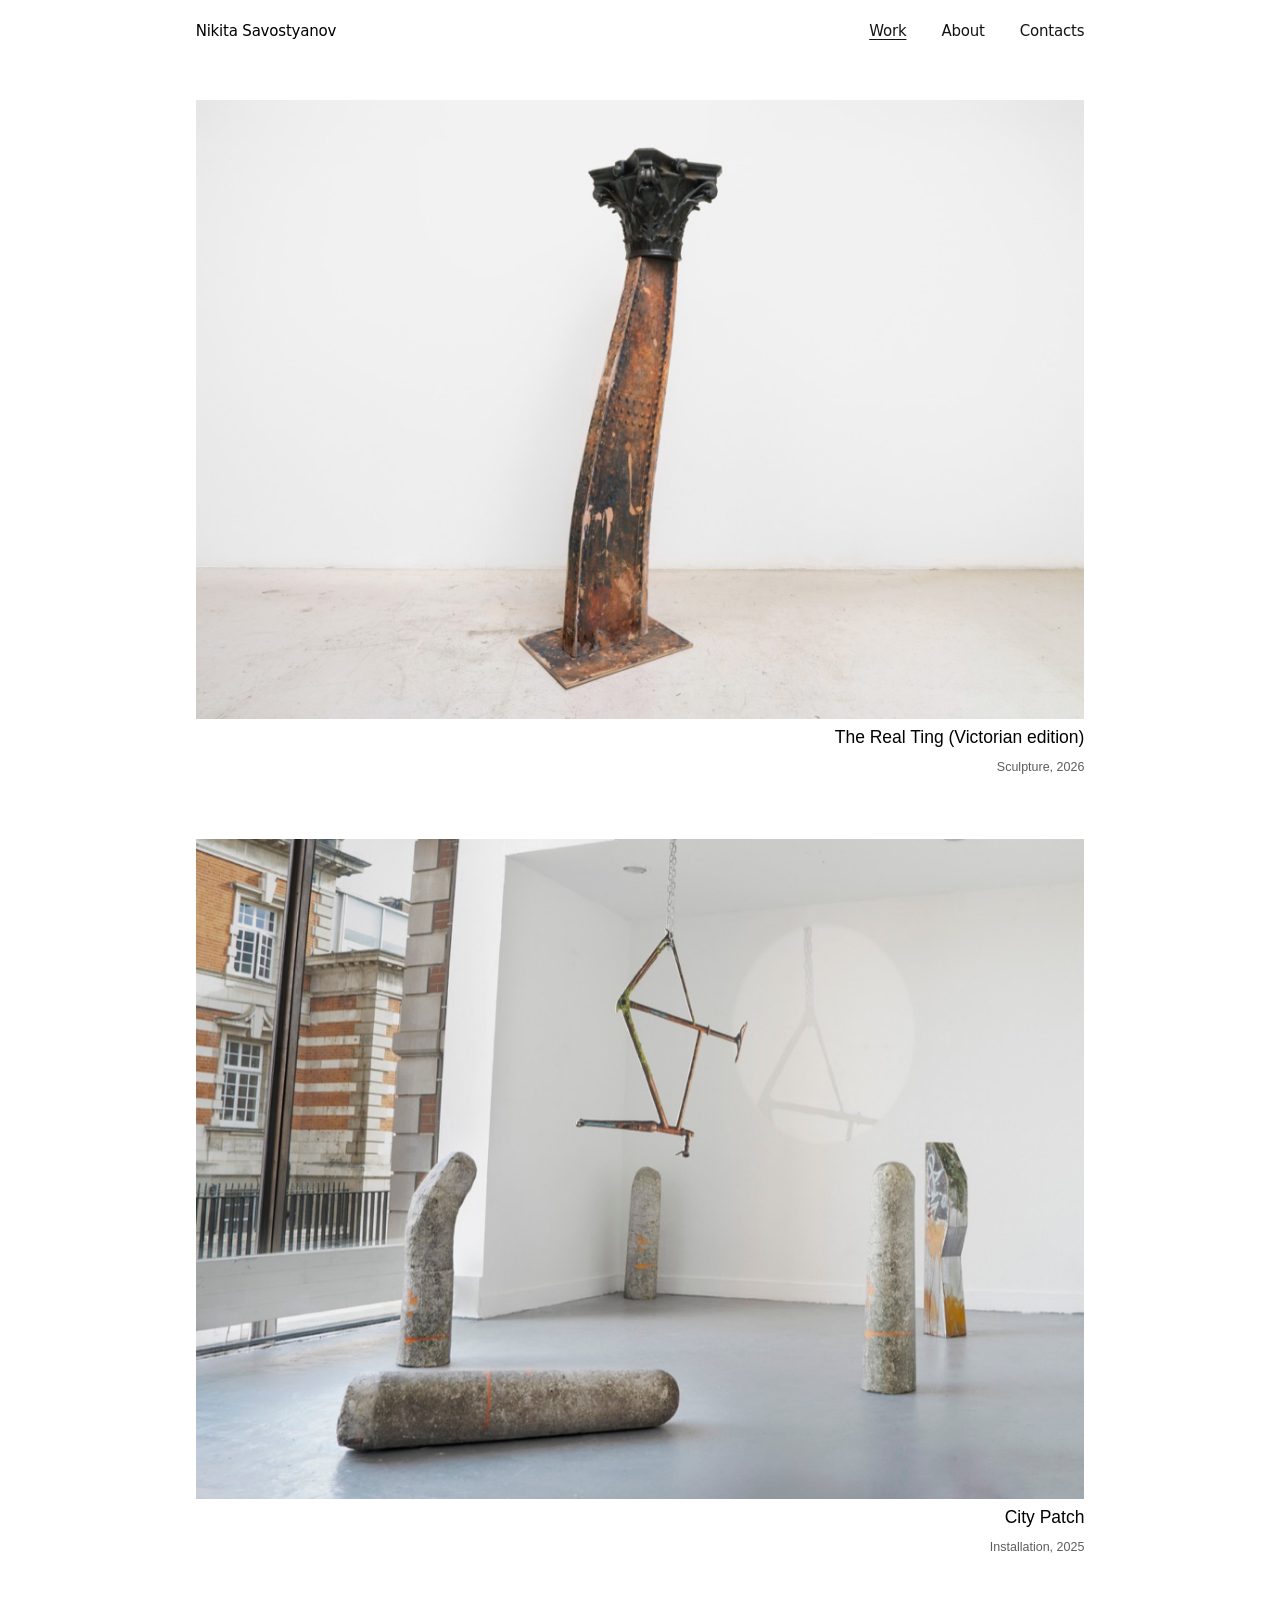
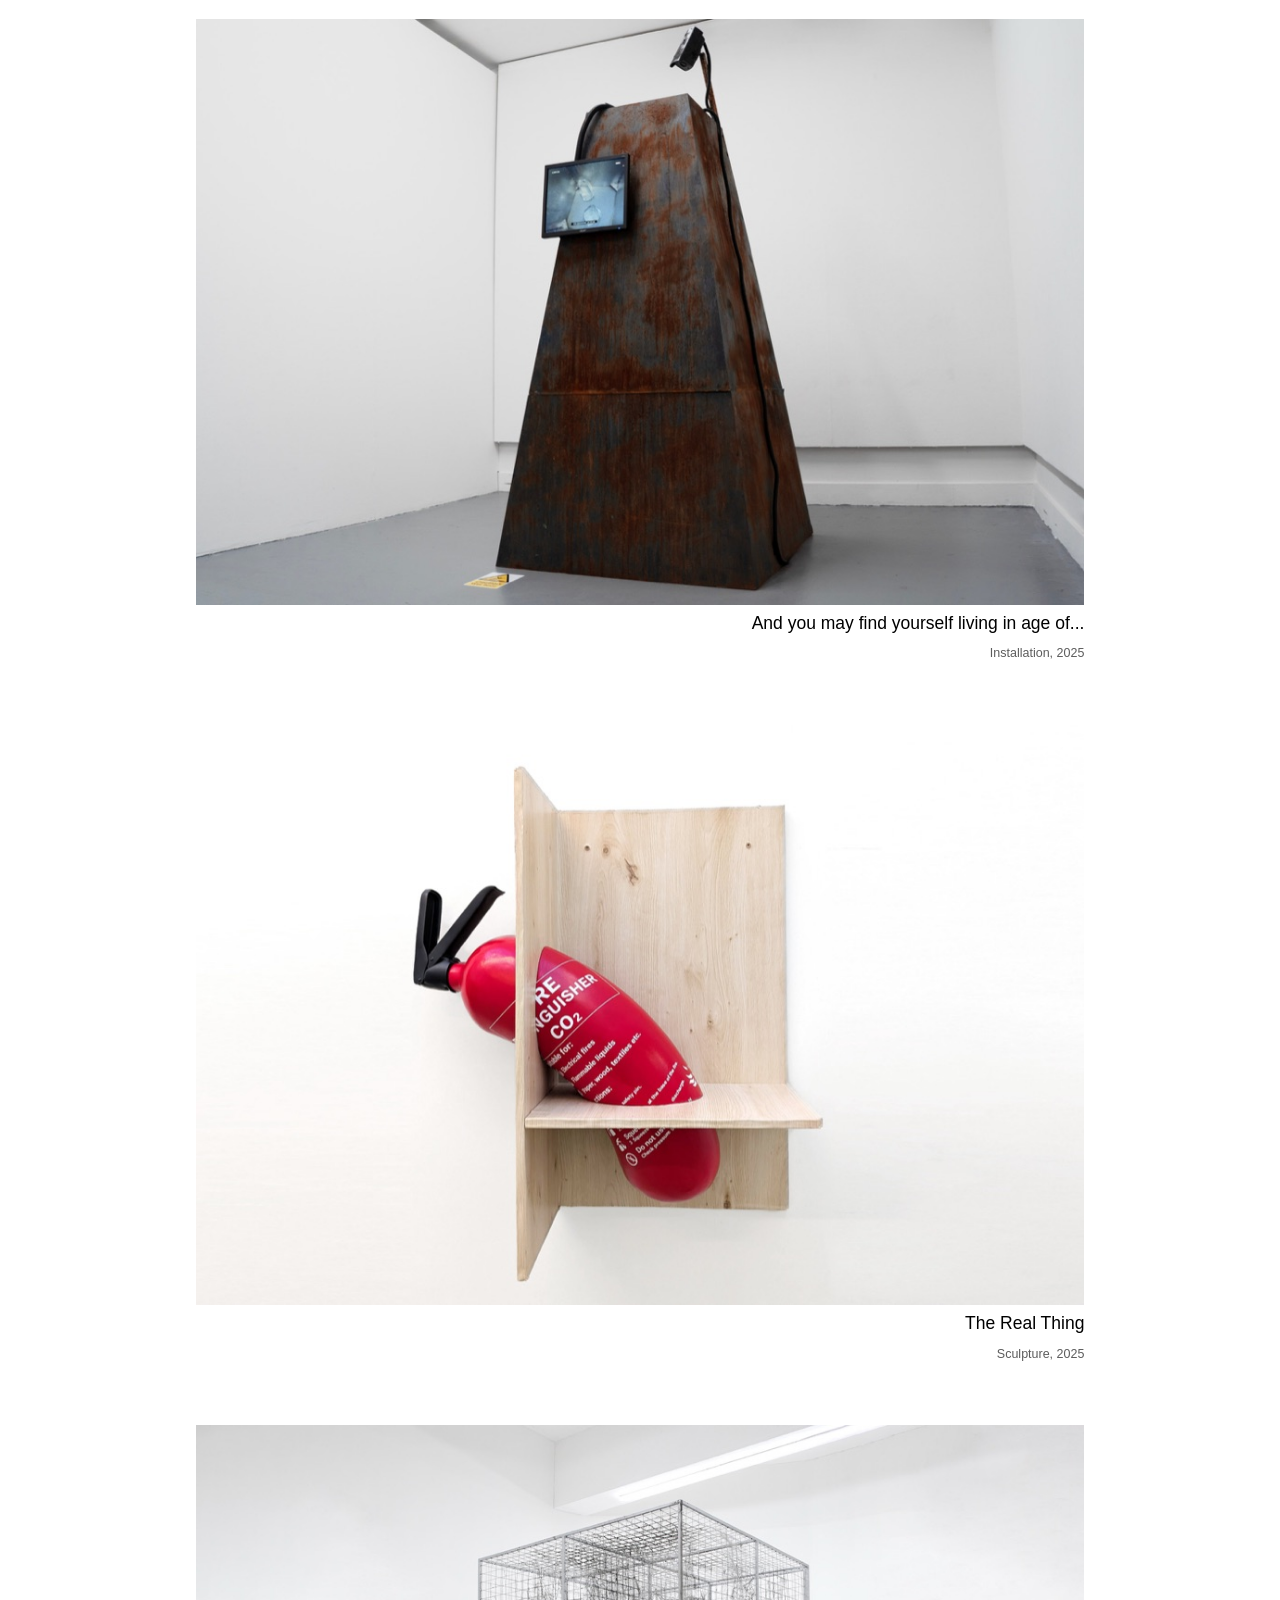
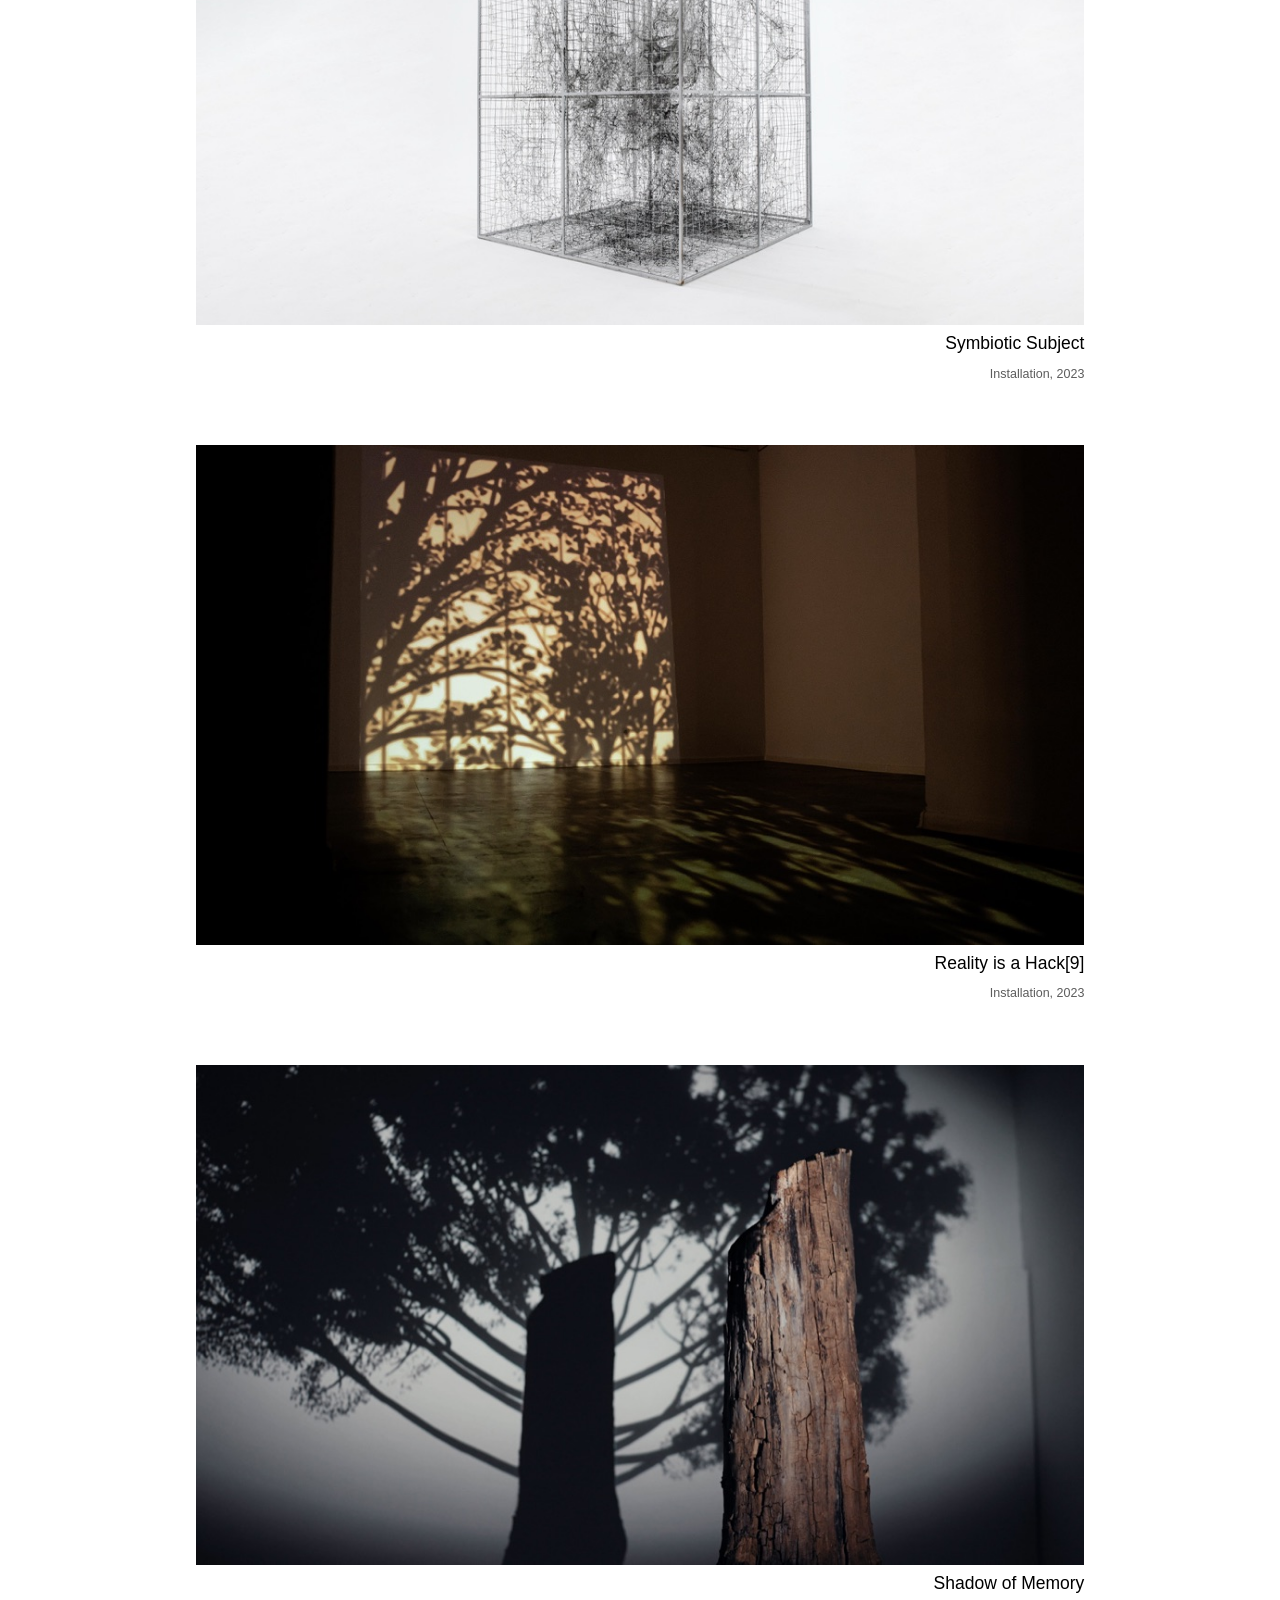
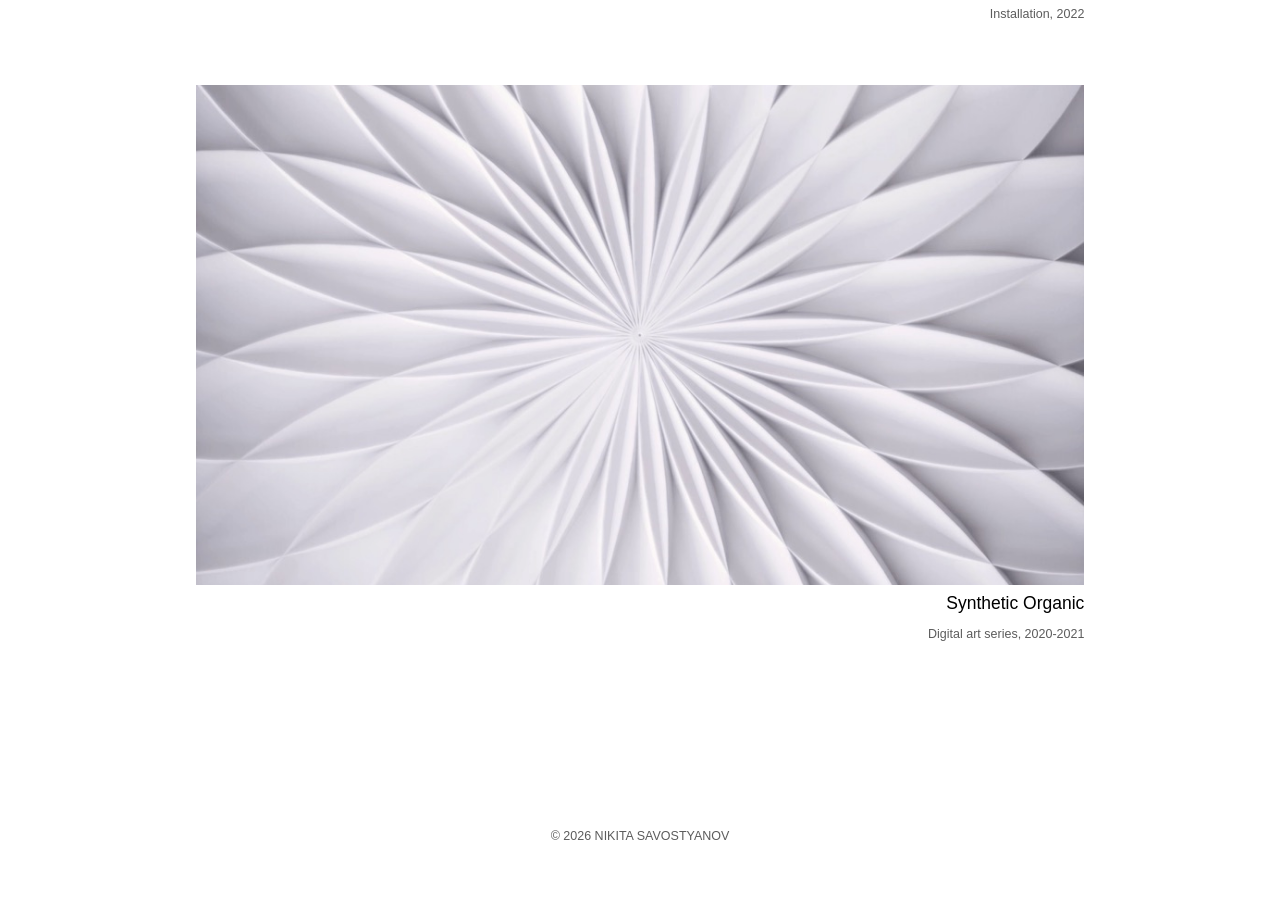
==== commit e0220a14: "Publish 2026-10-07 10:14" ====
--- a/index.html
+++ b/index.html
@@ -16,14 +16,14 @@
 <link rel="preconnect" href="https://fonts.googleapis.com">
 <link rel="preconnect" href="https://fonts.gstatic.com" crossorigin>
 <link rel="stylesheet" href="https://fonts.googleapis.com/css2?family=Inter:ital,wght@0,400;0,700;1,400;1,700&display=swap">
-<link rel="stylesheet" href="/theme/site.css?v=7dc61ccf">
+<link rel="stylesheet" href="/theme/site.css?v=752e7417">
 <style>@font-face{font-family:"NS Meta";font-weight:400;font-style:normal;font-display:swap;src:url("/fonts/ns-meta-400.ttf") format("truetype")}@font-face{font-family:"NS Meta";font-weight:300;font-style:normal;font-display:swap;src:url("/fonts/ns-meta-300.ttf") format("truetype")}@font-face{font-family:"NS Meta";font-weight:700;font-style:normal;font-display:swap;src:url("/fonts/ns-meta-700.ttf") format("truetype")}</style>
 <script>(function(){if(window.top!==window)return;function z(){var r=window.outerWidth/window.innerWidth,s=[.25,1/3,.5,2/3,.75,.8,.9,1,1.1,1.25,1.5,1.75,2,2.5,3,4,5],b=[1,1.25,1.5,1.75,2,2.25,2.5,3,3.5,4],k=1,i,j,d;for(i=0;i<s.length;i++)if(Math.abs(r/s[i]-1)<.035){d=window.devicePixelRatio/s[i];for(j=0;j<b.length;j++)if(Math.abs(d/b[j]-1)<.03)k=s[i]}document.documentElement.style.setProperty('--zoom',k)}z();addEventListener('resize',z)})()</script>
 
 </head>
 <body>
 <header class="hdr"><div class="hdr-in"><a class="hdr-name" href="/">Nikita Savostyanov</a><nav><a href="/" class="on">Work</a><a href="/about/">About</a><a href="/contacts/">Contacts</a></nav></div></header>
-<main class="home"><a class="card" href="/real-thing-real/"><span class="card-img" style="aspect-ratio:1.4366"><img src="/media/works/real-thing-real/epxanded-smaller-04-5-960.jpg" srcset="/media/works/real-thing-real/epxanded-smaller-04-5-480.jpg 480w, /media/works/real-thing-real/epxanded-smaller-04-5-960.jpg 960w, /media/works/real-thing-real/epxanded-smaller-04-5-1440.jpg 1440w, /media/works/real-thing-real/epxanded-smaller-04-5-2160.jpg 2160w" sizes="(max-width:800px) 100vw, 69vw" width="3465" height="2412" alt="The Real Thing (Victorian edition)" loading="eager" decoding="async" data-view="0,0,1,1" style="left:0%;top:0%;width:100%;height:100%"></span><span class="card-t">The Real Thing (Victorian edition)</span><span class="card-m">Sculpture, 2026</span></a>
+<main class="home"><a class="card" href="/real-thing-real/"><span class="card-img" style="aspect-ratio:1.4366"><img src="/media/works/real-thing-real/epxanded-smaller-04-5-960.jpg" srcset="/media/works/real-thing-real/epxanded-smaller-04-5-480.jpg 480w, /media/works/real-thing-real/epxanded-smaller-04-5-960.jpg 960w, /media/works/real-thing-real/epxanded-smaller-04-5-1440.jpg 1440w, /media/works/real-thing-real/epxanded-smaller-04-5-2160.jpg 2160w" sizes="(max-width:800px) 100vw, 69vw" width="3465" height="2412" alt="The Real Ting (Victorian edition)" loading="eager" decoding="async" data-view="0,0,1,1" style="left:0%;top:0%;width:100%;height:100%"></span><span class="card-t">The Real Ting (Victorian edition)</span><span class="card-m">Sculpture, 2026</span></a>
 <a class="card" href="/city-patch/"><span class="card-img" style="aspect-ratio:1.3468"><img src="/media/works/city-patch/cover-960.jpg" srcset="/media/works/city-patch/cover-480.jpg 480w, /media/works/city-patch/cover-960.jpg 960w, /media/works/city-patch/cover-1440.jpg 1440w, /media/works/city-patch/cover-2160.jpg 2160w" sizes="(max-width:800px) 100vw, 69vw" width="2400" height="1782" alt="City Patch" loading="lazy" decoding="async" data-view="0,0,1,1" style="left:0%;top:0%;width:100%;height:100%"></span><span class="card-t">City Patch</span><span class="card-m">Installation, 2025</span></a>
 <a class="card" href="/mayfindurself/"><span class="card-img" style="aspect-ratio:1.5155"><img src="/media/works/mayfindurself/cover-960.jpg" srcset="/media/works/mayfindurself/cover-480.jpg 480w, /media/works/mayfindurself/cover-960.jpg 960w, /media/works/mayfindurself/cover-1440.jpg 1440w, /media/works/mayfindurself/cover-1961.jpg 1961w" sizes="(max-width:800px) 100vw, 69vw" width="1961" height="1294" alt="And you may find yourself living in age of..." loading="lazy" decoding="async" data-view="0,0,1,1" style="left:0%;top:0%;width:100%;height:100%"></span><span class="card-t">And you may find yourself living in age of...</span><span class="card-m">Installation, 2025</span></a>
 <a class="card" href="/real-ting/"><span class="card-img" style="aspect-ratio:1.5316"><img src="/media/works/real-ting/cover-960.jpg" srcset="/media/works/real-ting/cover-480.jpg 480w, /media/works/real-ting/cover-960.jpg 960w, /media/works/real-ting/cover-1440.jpg 1440w, /media/works/real-ting/cover-2160.jpg 2160w" sizes="(max-width:800px) 100vw, 69vw" width="2400" height="1567" alt="The Real Thing" loading="lazy" decoding="async" data-view="0,0,1,1" style="left:0%;top:0%;width:100%;height:100%"></span><span class="card-t">The Real Thing</span><span class="card-m">Sculpture, 2025</span></a>
--- a/theme/site.css
+++ b/theme/site.css
@@ -116,7 +116,7 @@
   .blk.m-hide, .pg-end { display: none; }
   .blk-image, .blk-video, .blk-slideshow { aspect-ratio: var(--ar); }
   .blk-text, .blk-title { margin: 6px 0; }
-  .t-title { font-size: 18px; line-height: 1.4; }
+  .t-title { font-size: 15px; line-height: 1.4; }
   .t-body { font-size: 14px; line-height: 1.45; }
   .t-meta { font-size: 12px; line-height: 1.45; }
   .t-large { font-size: 14px; line-height: 1.8; }
@@ -126,8 +126,8 @@
   .a-justify { text-align: left; }
   .home { width: auto; margin: 0 16px; padding-top: calc(var(--hdr) + 8px); }
   .card { margin-bottom: 28px; }
-  .card-t { font-size: 15px; line-height: 1.5; margin-top: 8px; }
-  .card-m { font-size: 12px; line-height: 1.5; }
+  .card-t { font-size: 12.5px; line-height: 1.5; margin-top: 7px; }
+  .card-m { font-size: 10.5px; line-height: 1.5; }
   .ftr { margin-top: 56px; padding-bottom: 32px; font-size: 11px; }
   .ss-btn::after { opacity: 0.9; }
   .lb-prev, .lb-next { top: auto; bottom: 0; }
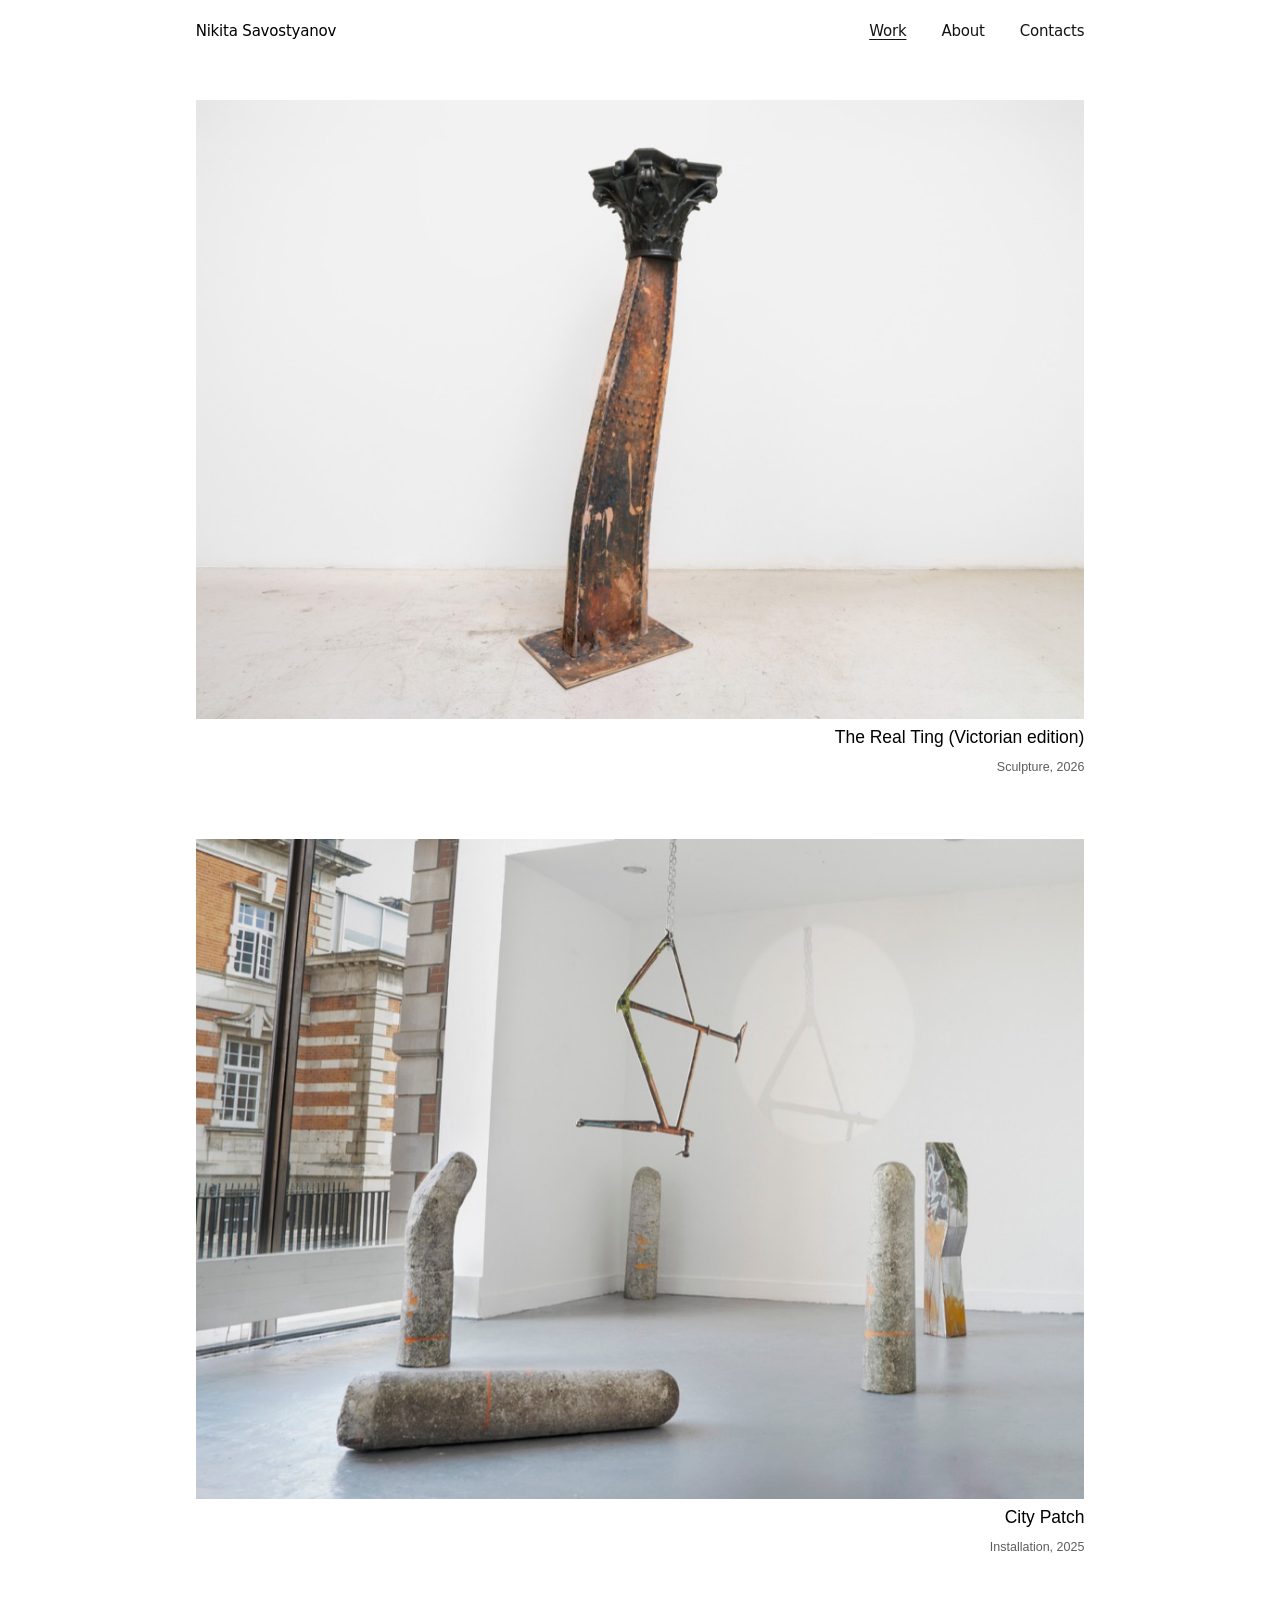
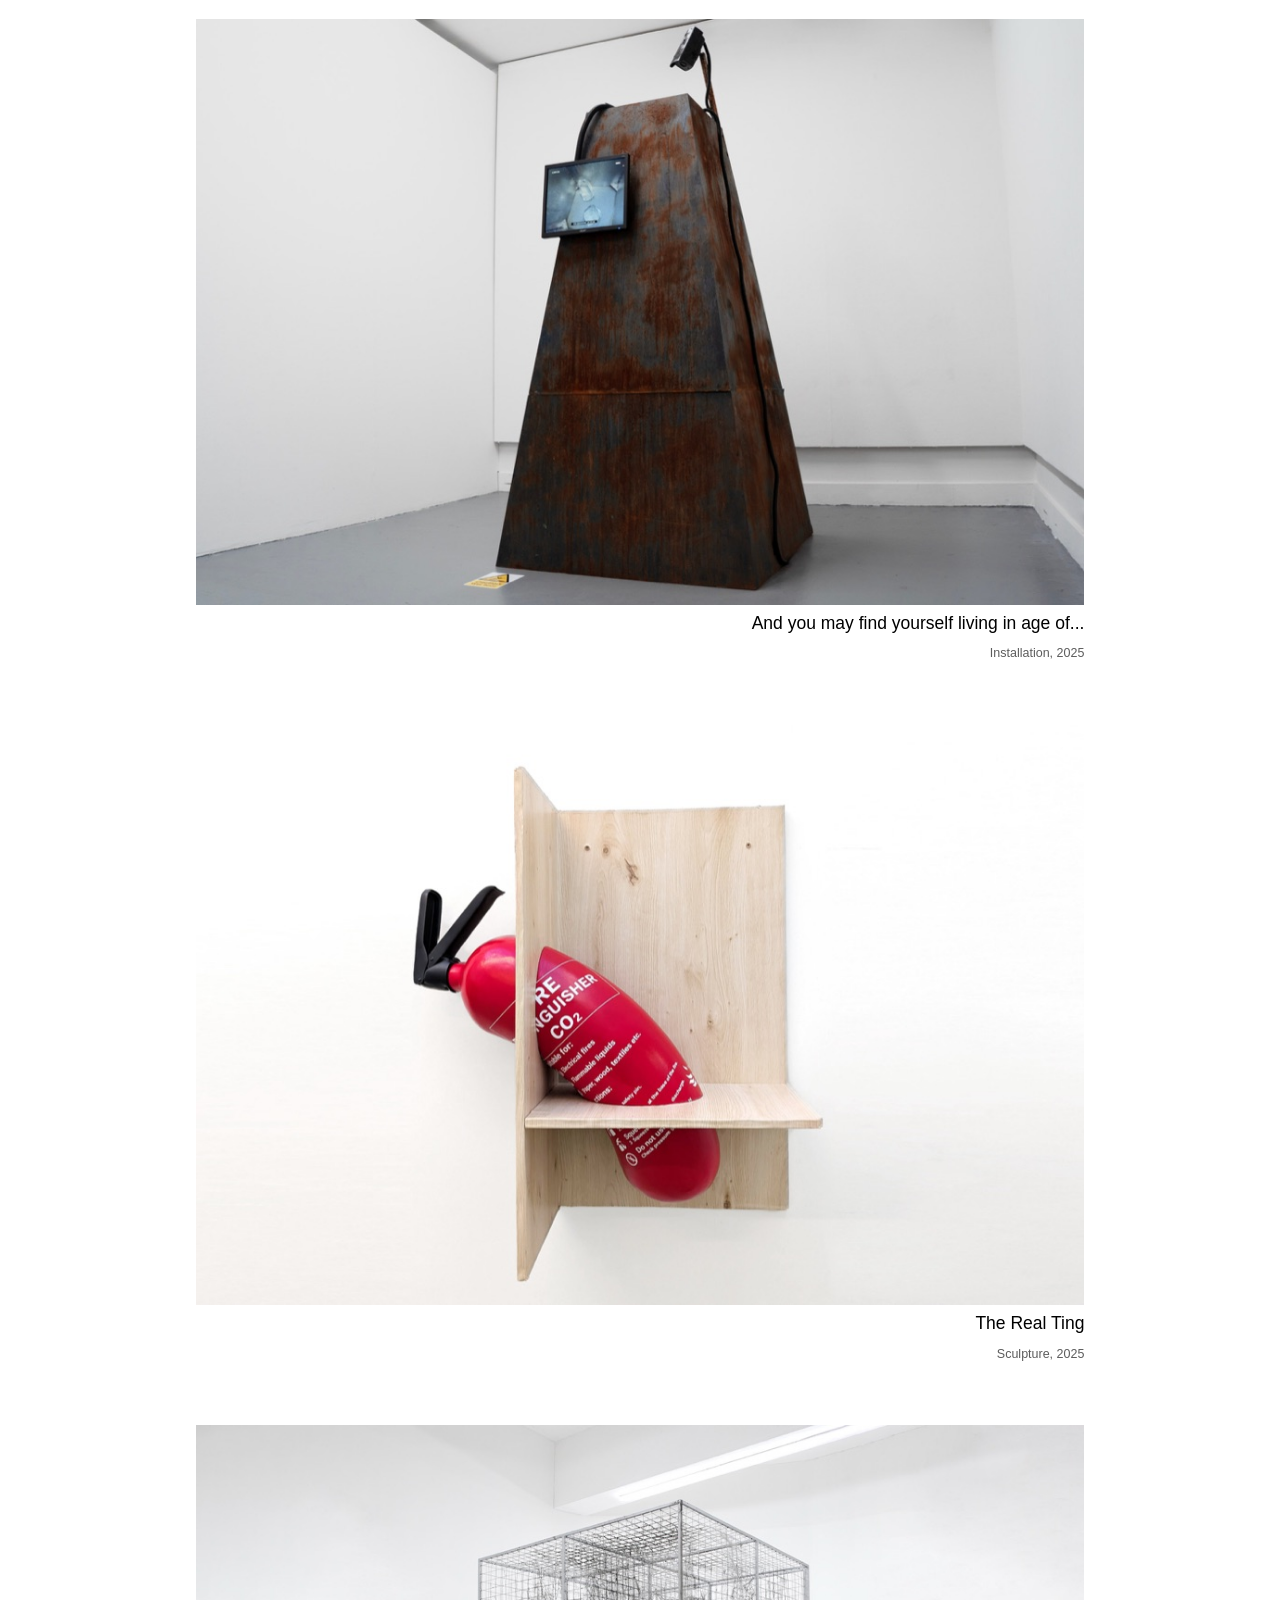
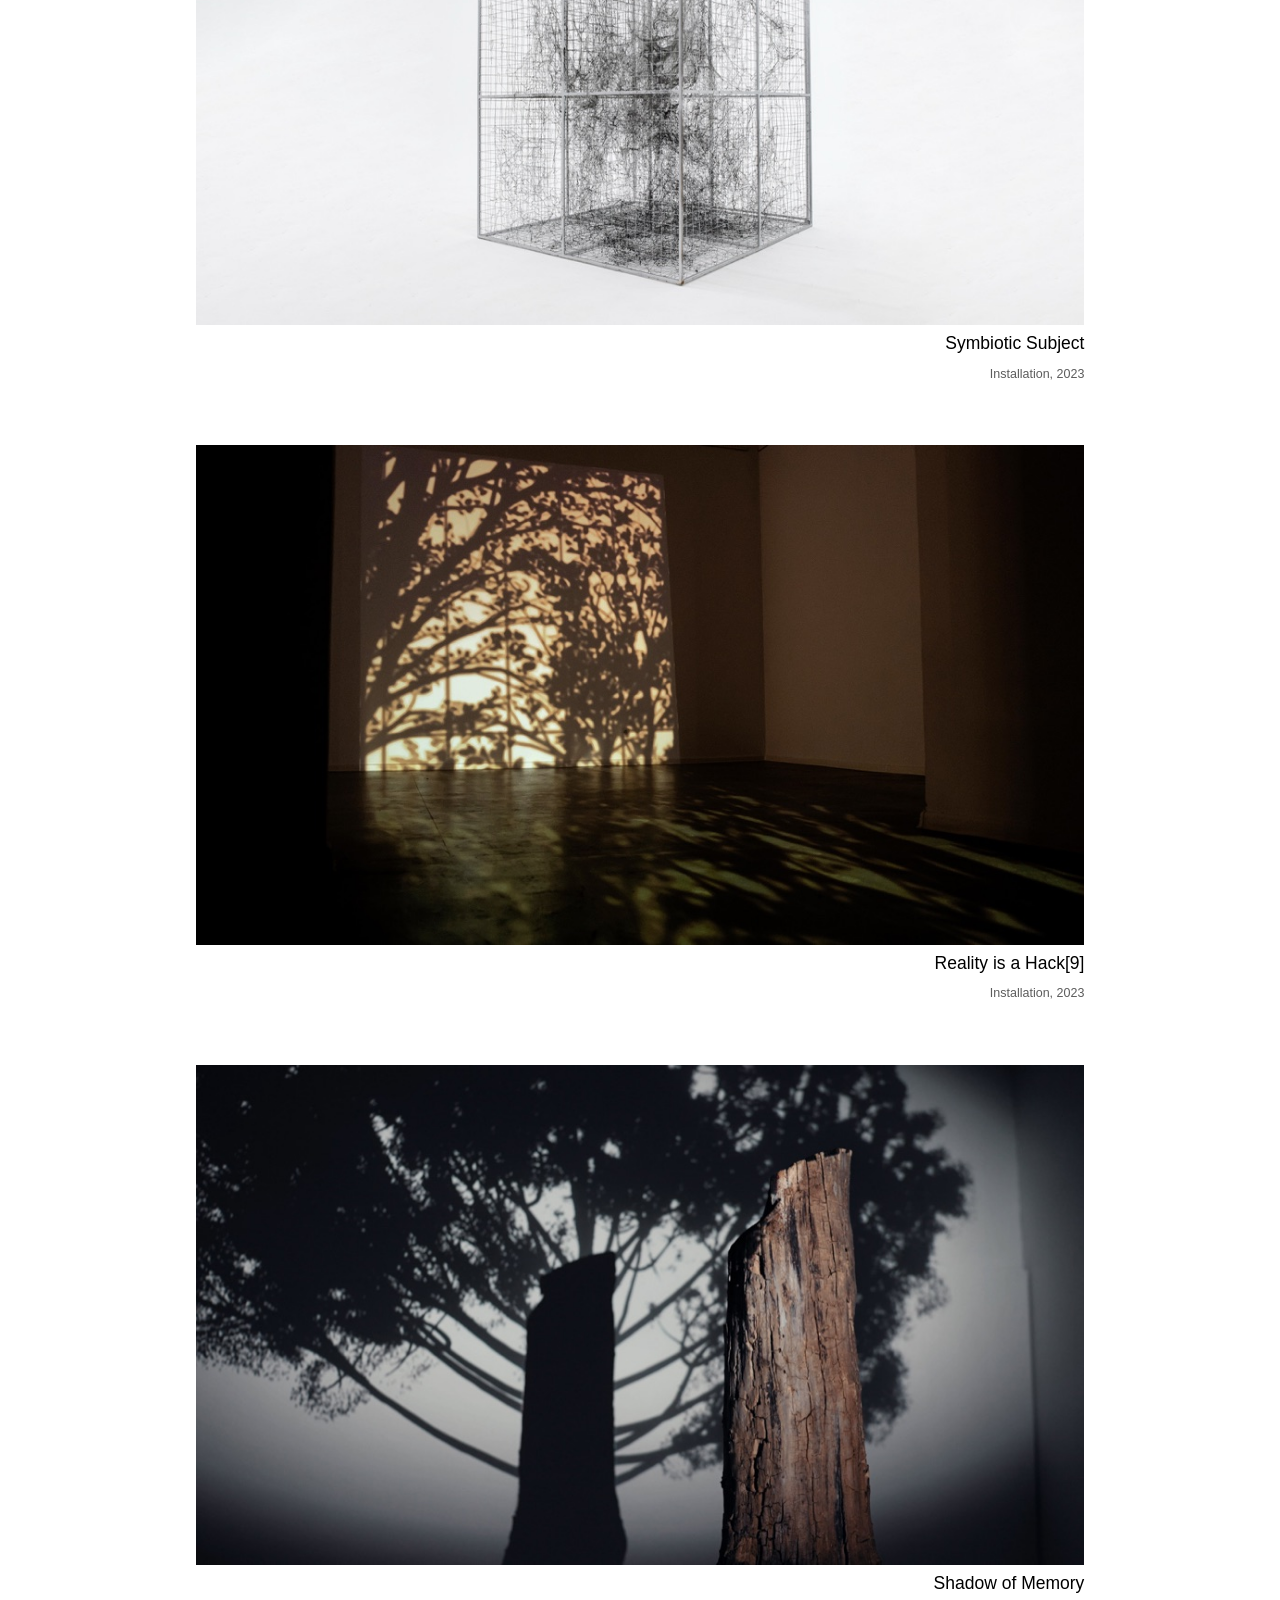
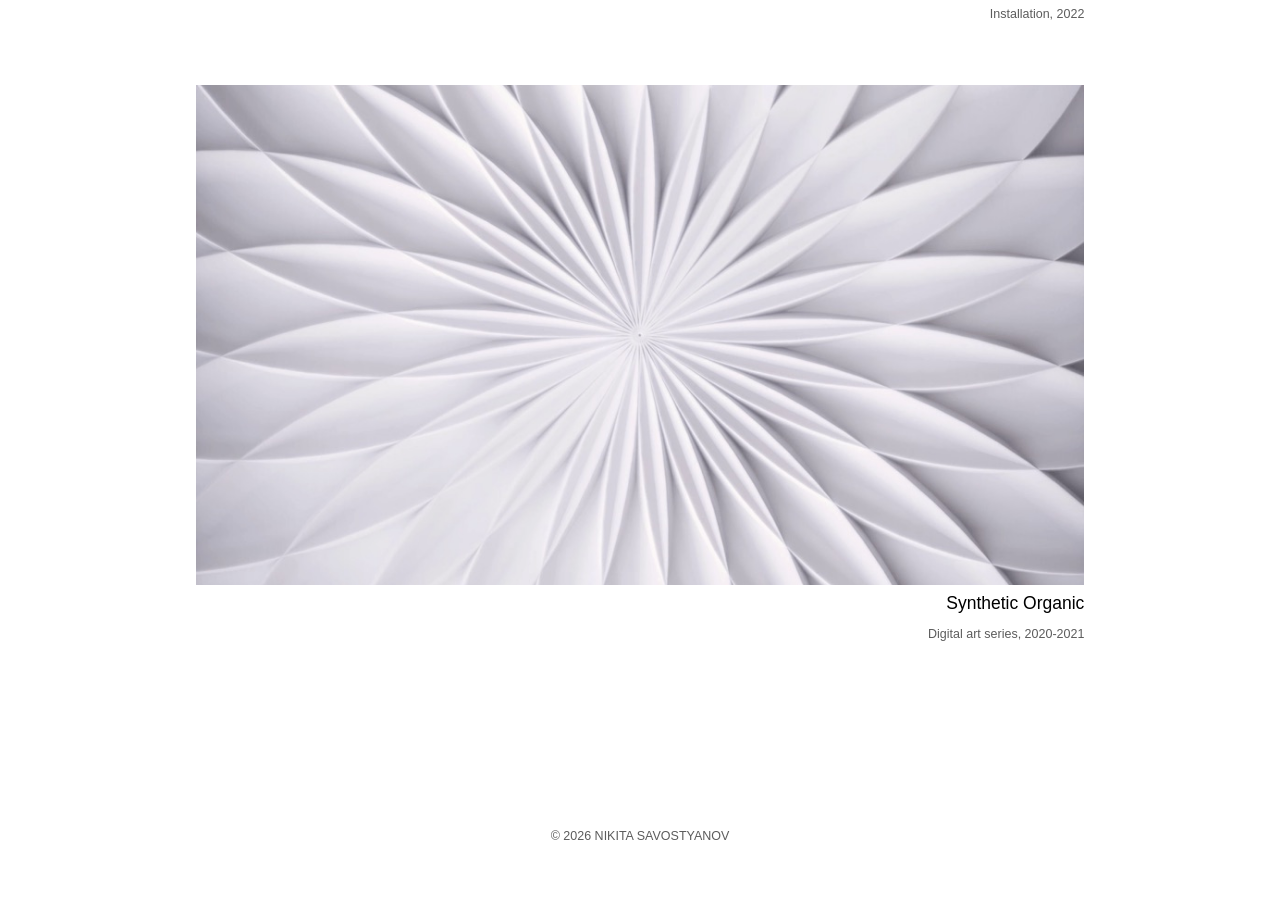
==== commit 695ab31d: "Publish 2026-10-07 10:17" ====
--- a/index.html
+++ b/index.html
@@ -26,7 +26,7 @@
 <main class="home"><a class="card" href="/real-thing-real/"><span class="card-img" style="aspect-ratio:1.4366"><img src="/media/works/real-thing-real/epxanded-smaller-04-5-960.jpg" srcset="/media/works/real-thing-real/epxanded-smaller-04-5-480.jpg 480w, /media/works/real-thing-real/epxanded-smaller-04-5-960.jpg 960w, /media/works/real-thing-real/epxanded-smaller-04-5-1440.jpg 1440w, /media/works/real-thing-real/epxanded-smaller-04-5-2160.jpg 2160w" sizes="(max-width:800px) 100vw, 69vw" width="3465" height="2412" alt="The Real Ting (Victorian edition)" loading="eager" decoding="async" data-view="0,0,1,1" style="left:0%;top:0%;width:100%;height:100%"></span><span class="card-t">The Real Ting (Victorian edition)</span><span class="card-m">Sculpture, 2026</span></a>
 <a class="card" href="/city-patch/"><span class="card-img" style="aspect-ratio:1.3468"><img src="/media/works/city-patch/cover-960.jpg" srcset="/media/works/city-patch/cover-480.jpg 480w, /media/works/city-patch/cover-960.jpg 960w, /media/works/city-patch/cover-1440.jpg 1440w, /media/works/city-patch/cover-2160.jpg 2160w" sizes="(max-width:800px) 100vw, 69vw" width="2400" height="1782" alt="City Patch" loading="lazy" decoding="async" data-view="0,0,1,1" style="left:0%;top:0%;width:100%;height:100%"></span><span class="card-t">City Patch</span><span class="card-m">Installation, 2025</span></a>
 <a class="card" href="/mayfindurself/"><span class="card-img" style="aspect-ratio:1.5155"><img src="/media/works/mayfindurself/cover-960.jpg" srcset="/media/works/mayfindurself/cover-480.jpg 480w, /media/works/mayfindurself/cover-960.jpg 960w, /media/works/mayfindurself/cover-1440.jpg 1440w, /media/works/mayfindurself/cover-1961.jpg 1961w" sizes="(max-width:800px) 100vw, 69vw" width="1961" height="1294" alt="And you may find yourself living in age of..." loading="lazy" decoding="async" data-view="0,0,1,1" style="left:0%;top:0%;width:100%;height:100%"></span><span class="card-t">And you may find yourself living in age of...</span><span class="card-m">Installation, 2025</span></a>
-<a class="card" href="/real-ting/"><span class="card-img" style="aspect-ratio:1.5316"><img src="/media/works/real-ting/cover-960.jpg" srcset="/media/works/real-ting/cover-480.jpg 480w, /media/works/real-ting/cover-960.jpg 960w, /media/works/real-ting/cover-1440.jpg 1440w, /media/works/real-ting/cover-2160.jpg 2160w" sizes="(max-width:800px) 100vw, 69vw" width="2400" height="1567" alt="The Real Thing" loading="lazy" decoding="async" data-view="0,0,1,1" style="left:0%;top:0%;width:100%;height:100%"></span><span class="card-t">The Real Thing</span><span class="card-m">Sculpture, 2025</span></a>
+<a class="card" href="/real-ting/"><span class="card-img" style="aspect-ratio:1.5316"><img src="/media/works/real-ting/cover-960.jpg" srcset="/media/works/real-ting/cover-480.jpg 480w, /media/works/real-ting/cover-960.jpg 960w, /media/works/real-ting/cover-1440.jpg 1440w, /media/works/real-ting/cover-2160.jpg 2160w" sizes="(max-width:800px) 100vw, 69vw" width="2400" height="1567" alt="The Real Ting" loading="lazy" decoding="async" data-view="0,0,1,1" style="left:0%;top:0%;width:100%;height:100%"></span><span class="card-t">The Real Ting</span><span class="card-m">Sculpture, 2025</span></a>
 <a class="card" href="/symbioticsubject/"><span class="card-img" style="aspect-ratio:1.7778"><img src="/media/works/symbioticsubject/01-960.jpg" srcset="/media/works/symbioticsubject/01-480.jpg 480w, /media/works/symbioticsubject/01-960.jpg 960w, /media/works/symbioticsubject/01-1440.jpg 1440w, /media/works/symbioticsubject/01-2160.jpg 2160w" sizes="(max-width:800px) 100vw, 69vw" width="2400" height="1350" alt="Symbiotic Subject" loading="lazy" decoding="async" data-view="0,0,1,1" style="left:0%;top:0%;width:100%;height:100%"></span><span class="card-t">Symbiotic Subject</span><span class="card-m">Installation, 2023</span></a>
 <a class="card" href="/realityisahack/"><span class="card-img" style="aspect-ratio:1.7781"><img src="/media/works/realityisahack/cover-960.jpg" srcset="/media/works/realityisahack/cover-480.jpg 480w, /media/works/realityisahack/cover-960.jpg 960w, /media/works/realityisahack/cover-1440.jpg 1440w, /media/works/realityisahack/cover-2059.jpg 2059w" sizes="(max-width:800px) 100vw, 69vw" width="2059" height="1158" alt="Reality is a Hack[9]" loading="lazy" decoding="async" data-view="0,0,1,1" style="left:0%;top:0%;width:100%;height:100%"></span><span class="card-t">Reality is a Hack[9]</span><span class="card-m">Installation, 2023</span></a>
 <a class="card" href="/shadowofmemory/"><span class="card-img" style="aspect-ratio:1.777"><img src="/media/works/shadowofmemory/cover-960.jpg" srcset="/media/works/shadowofmemory/cover-480.jpg 480w, /media/works/shadowofmemory/cover-960.jpg 960w, /media/works/shadowofmemory/cover-1440.jpg 1440w, /media/works/shadowofmemory/cover-1841.jpg 1841w" sizes="(max-width:800px) 100vw, 69vw" width="1841" height="1036" alt="Shadow of Memory" loading="lazy" decoding="async" data-view="0,0,1,1" style="left:0%;top:0%;width:100%;height:100%"></span><span class="card-t">Shadow of Memory</span><span class="card-m">Installation, 2022</span></a>
